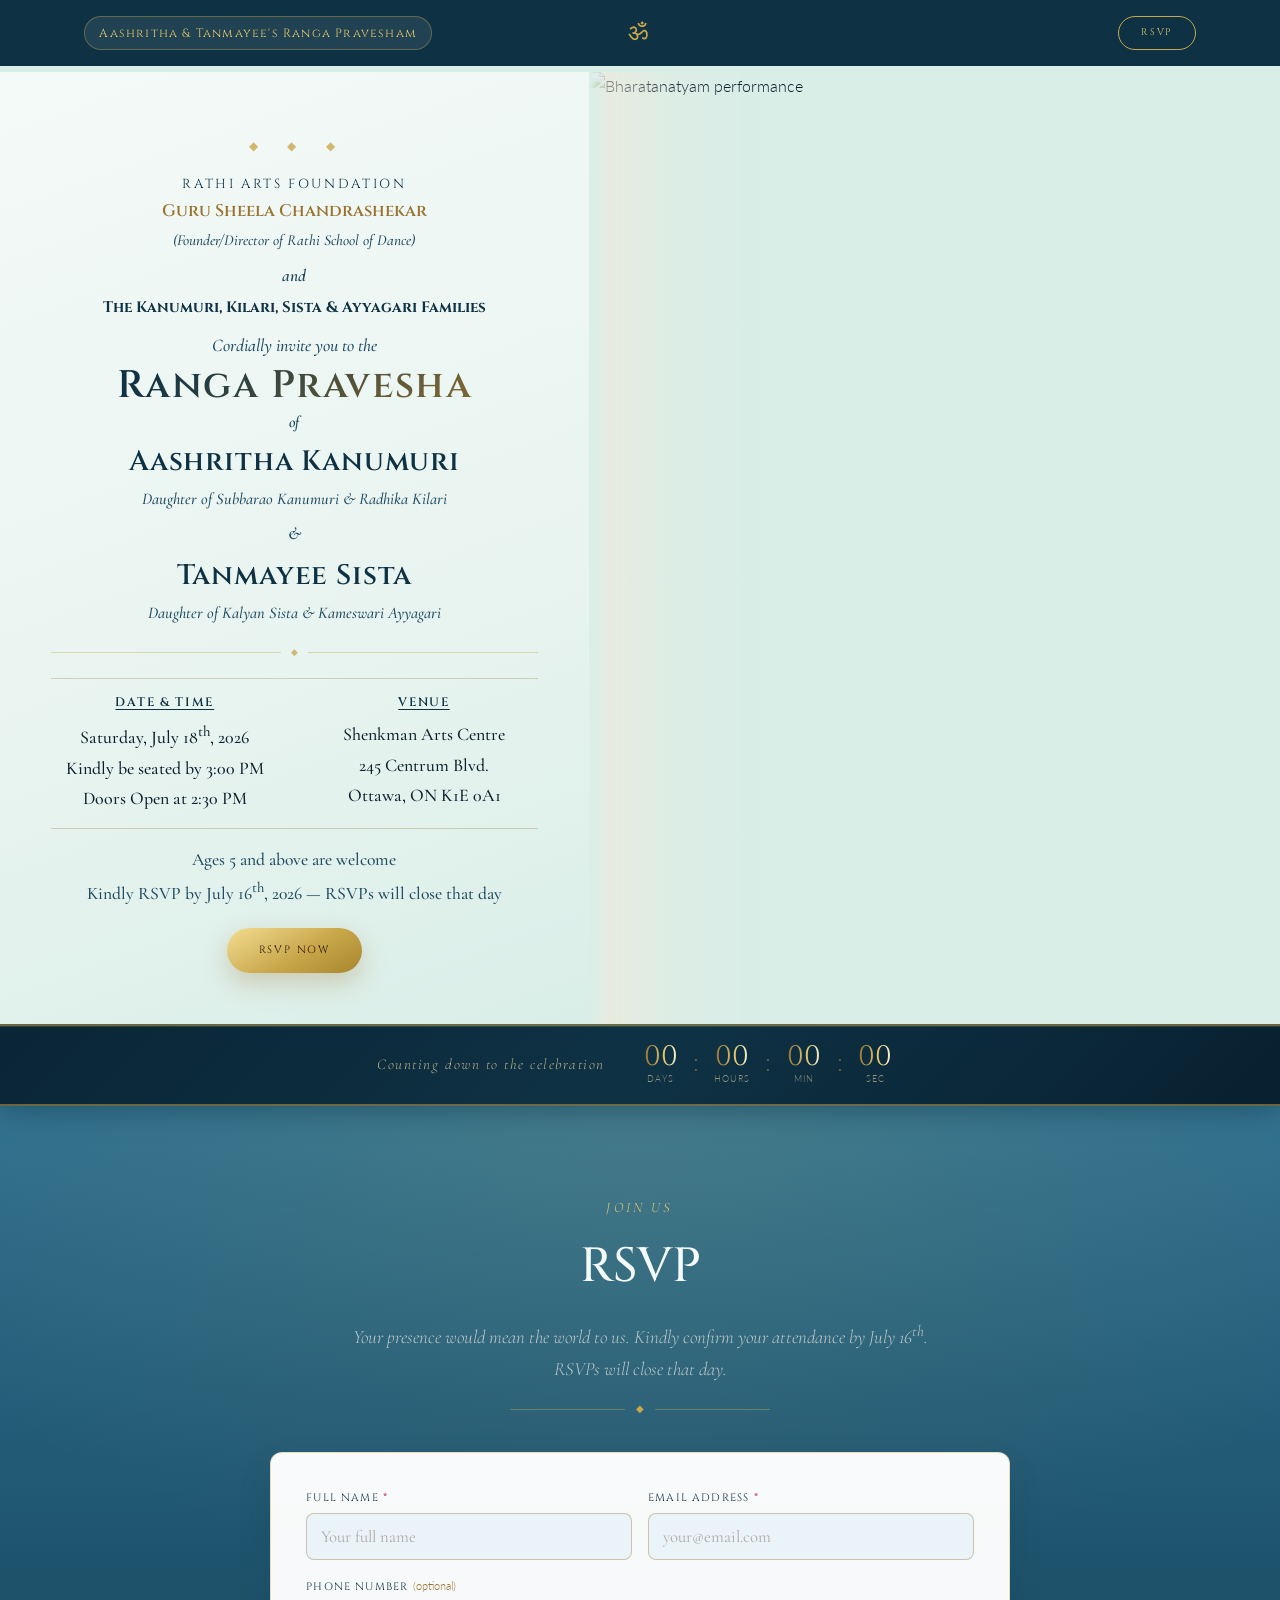
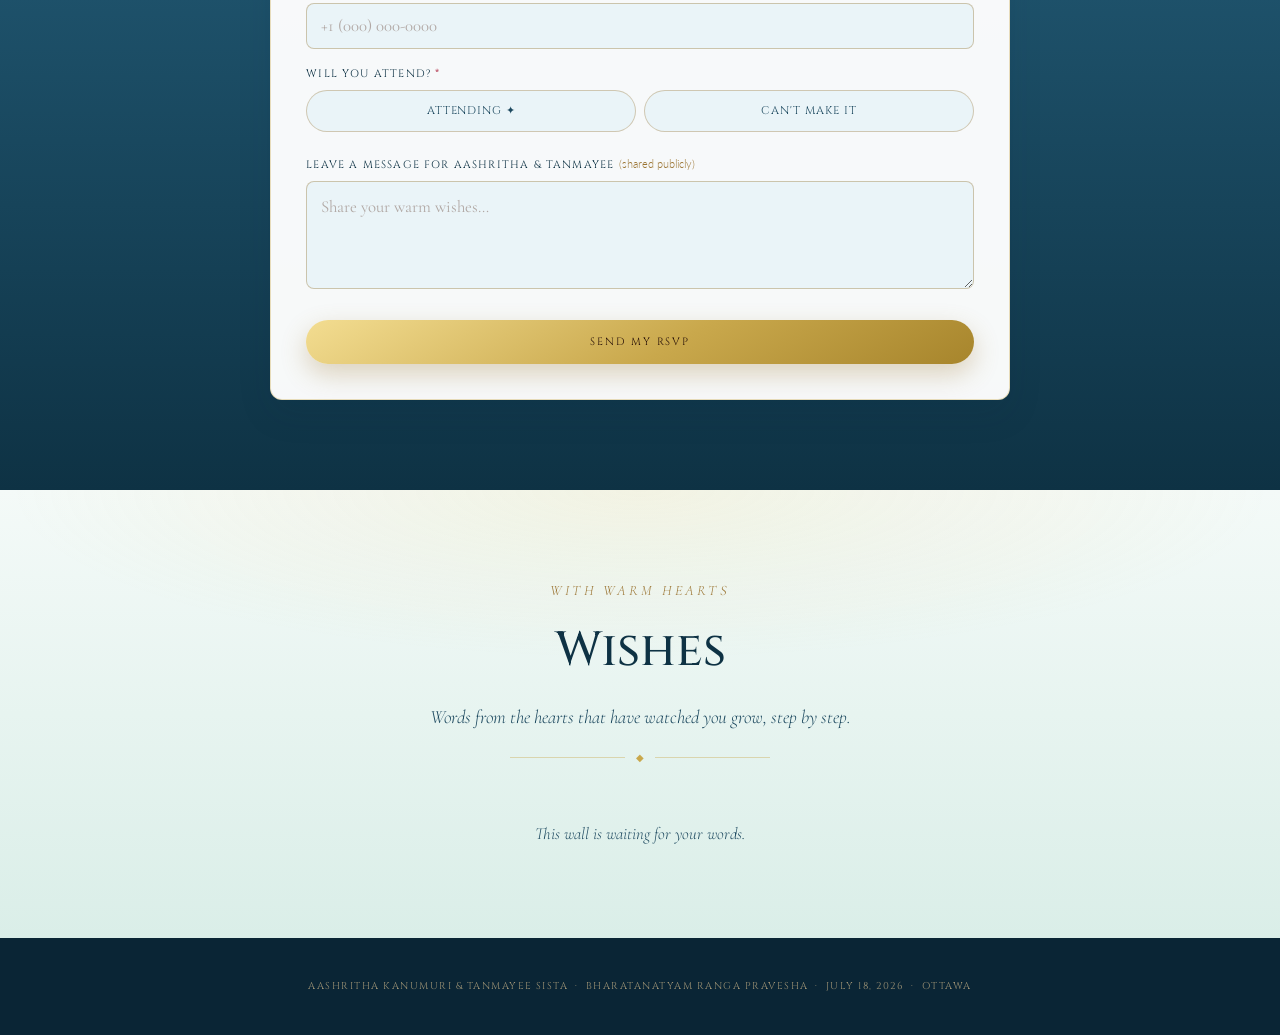
==== index.html @ 7740f224 "Update RSVP deadline to July 16 and note RSVPs will close that day" ====
<!DOCTYPE html>
<html lang="en">
<head>
<meta charset="UTF-8"/>
<meta name="viewport" content="width=device-width, initial-scale=1.0"/>
<title>Aashritha & Tanmayee — Bharatanatyam Ranga Pravesha · July 18, 2026</title>
<meta name="description" content="Cordially invited to Aashritha Kanumuri and Tanmayee Sista's Bharatanatyam Ranga Pravesha on Saturday, July 18, 2026 at Shenkman Arts Centre, Ottawa."/>
<meta property="og:title" content="Aashritha & Tanmayee — Ranga Pravesha · July 18, 2026"/>
<meta property="og:description" content="Join us for Aashritha Kanumuri and Tanmayee Sista's Bharatanatyam Ranga Pravesha at Shenkman Arts Centre, Ottawa."/>
<meta property="og:image" content="https://aashrithatanmayee.com/images/og.jpg"/>
<meta property="og:url" content="https://aashrithatanmayee.com/"/>
<link rel="preconnect" href="https://fonts.googleapis.com"/>
<link rel="preconnect" href="https://fonts.gstatic.com" crossorigin/>
<link href="https://fonts.googleapis.com/css2?family=Cinzel:wght@400;500;600;700&family=Cormorant+Garamond:ital,wght@0,300;0,400;0,500;0,600;1,300;1,400;1,500;1,600&family=Lato:wght@300;400;700&display=swap" rel="stylesheet"/>
<style>
*,*::before,*::after{box-sizing:border-box;margin:0;padding:0}
:root{
  --maroon:    #1d5468;
  --maroon-dk: #0e3244;
  --maroon-lt: #2d7090;
  --gold:      #c9a84c;
  --gold-lt:   #e8c96e;
  --gold-dk:   #9a7330;
  --cream:     #f4faf8;
  --cream-dk:  #daeee8;
  --text:      #0c1f2c;
  --text-lt:   #1e4a60;
  --white:     #ffffff;
}
html{scroll-behavior:smooth}
body{font-family:'Lato',sans-serif;font-weight:300;background:var(--cream);color:var(--text);overflow-x:hidden;line-height:1.7}
img{display:block;max-width:100%}
a{color:inherit;text-decoration:none}

/* ── NAV ── */
#nav{
  position:fixed;top:0;left:0;right:0;z-index:999;
  background:var(--maroon-dk);
  transition:box-shadow .3s;
}
#nav.scrolled{box-shadow:0 2px 24px rgba(0,0,0,.45)}
.nav-top{
  display:flex;align-items:center;justify-content:center;gap:.5rem;
  padding:.28rem 1rem;
  border-bottom:1px solid rgba(201,168,76,.18);
  font-family:'Cinzel',serif;font-size:.68rem;font-weight:700;
  letter-spacing:.18em;color:rgba(232,201,110,.9);
  text-align:center;
}
.nav-inner{
  max-width:1160px;margin:0 auto;
  display:flex;align-items:center;justify-content:center;
  padding:.8rem 1.5rem;position:relative;
}
.nav-brand{
  font-family:'Cinzel',serif;font-size:.92rem;letter-spacing:.1em;
  color:var(--gold);white-space:nowrap;
}
.nav-site-tag{
  position:absolute;left:1.5rem;
  font-family:'Cinzel',serif;font-size:.75rem;letter-spacing:.1em;
  color:var(--gold-lt);background:rgba(255,255,255,.08);
  border:1px solid rgba(201,168,76,.4);
  padding:.35rem .9rem;border-radius:999px;
  white-space:nowrap;text-decoration:none;
  transition:background .2s,color .2s;
}
.nav-site-tag:hover{background:rgba(201,168,76,.15);color:var(--gold-lt)}
.nav-links{display:flex;gap:1.8rem;align-items:center;position:absolute;right:1.5rem}
.nav-links a{
  font-family:'Cinzel',serif;font-size:.6rem;letter-spacing:.16em;
  text-transform:uppercase;color:rgba(255,255,255,.65);
  transition:color .25s;
}
.nav-links a:hover{color:var(--gold-lt)}
.nav-rsvp-btn{
  padding:.5rem 1.4rem;border:1px solid var(--gold);border-radius:999px;
  color:var(--gold-lt)!important;transition:background .25s,color .25s!important;
}
.nav-rsvp-btn:hover{background:var(--gold);color:var(--maroon-dk)!important}

/* ── HERO ── */
.hero{
  min-height:100vh;
  display:grid;
  grid-template-columns:minmax(380px,46%) 1fr;
  padding-top:72px;
  background:var(--cream-dk);
}
.hero-left{
  background:linear-gradient(160deg,#f4faf8 0%,#e8f4f0 60%,#daeee8 100%);
  padding:clamp(2rem,5vw,4rem) clamp(1.5rem,4vw,3.5rem) clamp(2rem,4vw,3.5rem);
  display:flex;flex-direction:column;align-items:center;justify-content:center;
  position:relative;z-index:2;
}
.invite-card{
  text-align:center;max-width:520px;width:100%;
}
.invite-orn{
  color:var(--gold);font-size:.72rem;letter-spacing:.45em;opacity:.8;
  margin-bottom:1.1rem;
}
.invite-org{
  font-family:'Cinzel',serif;font-size:clamp(.7rem,1.1vw,.82rem);
  letter-spacing:.2em;text-transform:uppercase;color:var(--maroon-dk);
  margin-bottom:.1rem;
}
.invite-guru{
  font-family:'Cinzel',serif;font-size:clamp(.88rem,1.4vw,1.05rem);
  font-weight:600;color:var(--gold-dk);margin-bottom:.1rem;
}
.invite-guru-role{
  font-family:'Cormorant Garamond',serif;font-size:clamp(.82rem,1.2vw,.96rem);
  font-style:italic;font-weight:500;color:var(--text-lt);margin-bottom:.5rem;
}
.invite-and{
  font-family:'Cormorant Garamond',serif;font-size:clamp(.92rem,1.4vw,1.08rem);
  font-style:italic;font-weight:600;color:var(--text-lt);margin:.25rem 0;
}
.invite-families{
  font-family:'Cinzel',serif;font-size:clamp(.76rem,1.2vw,.94rem);
  font-weight:700;color:var(--maroon-dk);margin-bottom:.6rem;
}
.invite-cordially{
  font-family:'Cormorant Garamond',serif;font-size:clamp(.95rem,1.5vw,1.12rem);
  font-style:italic;font-weight:500;color:var(--text-lt);margin-bottom:.2rem;
}
.invite-event{
  font-family:'Cinzel',serif;
  font-size:clamp(1.6rem,3vw,2.4rem);font-weight:600;letter-spacing:.04em;
  background:linear-gradient(145deg,var(--maroon-dk) 20%,var(--gold-dk));
  -webkit-background-clip:text;-webkit-text-fill-color:transparent;
  background-clip:text;line-height:1.15;margin:.1rem 0;
}
.invite-of{
  font-family:'Cormorant Garamond',serif;font-size:1rem;font-style:italic;
  font-weight:600;color:var(--text-lt);margin:.1rem 0;
}
.invite-name{
  font-family:'Cinzel',serif;font-size:clamp(1.2rem,2.2vw,1.75rem);
  font-weight:600;color:var(--maroon-dk);letter-spacing:.03em;
}
.invite-parents{
  font-family:'Cormorant Garamond',serif;font-size:clamp(.88rem,1.3vw,1.02rem);
  font-style:italic;font-weight:500;color:var(--text-lt);margin-bottom:.35rem;
}

.invite-guru-credit{
  font-family:'Cormorant Garamond',serif;font-size:clamp(.88rem,1.3vw,1rem);
  font-style:italic;color:var(--text-lt);line-height:1.6;margin:.8rem 0 .4rem;
}
.invite-guru-credit strong{font-style:normal;color:var(--maroon-dk)}
.invite-rule{
  display:flex;align-items:center;gap:.6rem;margin:1.1rem 0;width:100%;
}
.invite-rule span{flex:1;height:1px;background:var(--gold);opacity:.4}
.invite-rule em{color:var(--gold);font-style:normal;font-size:.55rem;opacity:.75}

.invite-grid{
  display:grid;grid-template-columns:1fr 1fr;
  gap:.5rem 2rem;width:100%;padding:.9rem 0;
  border-top:1px solid rgba(154,115,48,.3);
  border-bottom:1px solid rgba(154,115,48,.3);
  margin-bottom:1rem;
}
.ig-head{
  font-family:'Cinzel',serif;font-size:clamp(.68rem,.95vw,.78rem);
  letter-spacing:.14em;text-transform:uppercase;color:var(--maroon-dk);
  font-weight:600;text-decoration:underline;text-underline-offset:3px;
  margin-bottom:.35rem;
}
.ig-val{
  font-family:'Cormorant Garamond',serif;font-size:clamp(.98rem,1.45vw,1.12rem);
  font-weight:500;color:var(--text);line-height:1.7;
}

.invite-note{
  font-family:'Cormorant Garamond',serif;font-size:clamp(.96rem,1.4vw,1.1rem);
  font-weight:500;color:var(--text-lt);text-align:center;line-height:1.7;
  margin-bottom:1.2rem;
}

.btn{
  display:inline-flex;align-items:center;justify-content:center;
  min-height:44px;padding:.85rem 2rem;border:0;border-radius:999px;
  font-family:'Cinzel',serif;font-size:.66rem;letter-spacing:.17em;
  text-transform:uppercase;cursor:pointer;text-decoration:none;
  transition:transform .25s,box-shadow .25s,background .25s,color .25s;
}
.btn:hover{transform:translateY(-2px)}
.btn-gold{
  color:#2a1309;
  background:linear-gradient(150deg,#f3dd91,var(--gold) 55%,#a7852c);
  box-shadow:0 10px 26px rgba(154,115,48,.3);
}
.btn-gold:hover{box-shadow:0 16px 36px rgba(154,115,48,.42)}
.btn-outline{
  color:var(--maroon-dk);background:rgba(255,255,255,.7);
  border:1px solid rgba(14,50,68,.22);
}
.btn-outline:hover{background:rgba(243,221,145,.4);border-color:rgba(154,115,48,.45)}

/* ── HERO RIGHT (slideshow) ── */
.hero-right{
  position:relative;overflow:hidden;background:var(--cream-dk);
  isolation:isolate;
}
.hero-right img{
  position:absolute;inset:0;width:100%;height:100%;
  object-fit:contain;object-position:center center;
  background:var(--cream-dk);
  opacity:0;transition:opacity 1.4s ease-in-out;will-change:opacity;
}
.hero-right img.active{opacity:1}
.hero-overlay{
  position:absolute;inset:0;pointer-events:none;
  background:linear-gradient(to right,var(--cream-dk) 0%,rgba(245,233,214,.5) 3%,rgba(245,233,214,.1) 12%,transparent 25%);
}

/* ── COUNTDOWN ── */
@keyframes shimmer{
  0%{background-position:200% center}
  100%{background-position:-200% center}
}
.countdown-bar{
  grid-column:1/3;
  background:linear-gradient(135deg,#0a2535 0%,#0e3244 50%,#082030 100%);
  border-top:2px solid rgba(201,168,76,.5);
  border-bottom:2px solid rgba(201,168,76,.5);
  padding:1rem 2rem;
  display:flex;align-items:center;justify-content:center;gap:1.8rem;flex-wrap:wrap;
  box-shadow:0 0 32px rgba(14,50,68,.6),inset 0 1px 0 rgba(232,201,110,.15);
}
.cd-label{
  font-family:'Cormorant Garamond',serif;font-style:italic;font-size:.94rem;
  color:rgba(232,210,160,.8);letter-spacing:.1em;
}
.cd-units{display:flex;align-items:center;gap:.35rem}
.cu{display:flex;flex-direction:column;align-items:center;min-width:3.4rem}
.cu span{
  font-family:'Cinzel',serif;font-size:1.75rem;line-height:1;
  background:linear-gradient(90deg,#9a7330 0%,#e8c96e 30%,#fff8dc 50%,#e8c96e 70%,#9a7330 100%);
  background-size:200% auto;
  -webkit-background-clip:text;-webkit-text-fill-color:transparent;
  animation:shimmer 3s linear infinite;
}
.cu label{font-size:.58rem;color:rgba(232,210,160,.6);letter-spacing:.12em;text-transform:uppercase}
.cu-sep{font-size:1.5rem;color:var(--gold);opacity:.5;padding-bottom:.3rem}

/* ── SECTION BASE ── */
.section{padding:clamp(4rem,7vw,6rem) 0}
.container{max-width:1100px;margin:0 auto;padding:0 1.5rem}
.sec-eye{
  font-family:'Cormorant Garamond',serif;font-style:italic;font-size:.9rem;
  letter-spacing:.22em;text-transform:uppercase;color:var(--gold-dk);
  text-align:center;margin-bottom:.4rem;
}
.sec-eye.lt{color:var(--gold-lt)}
.sec-title{
  font-family:'Cinzel',serif;font-size:clamp(1.9rem,4vw,3rem);
  font-weight:500;text-align:center;color:var(--maroon-dk);
}
.sec-title.lt{color:var(--cream)}
.sec-sub{
  max-width:620px;margin:.6rem auto 0;
  font-family:'Cormorant Garamond',serif;font-size:1.18rem;font-style:italic;
  text-align:center;color:var(--text-lt);
}
.sec-sub.lt{color:rgba(253,246,236,.68)}
.orn{
  display:flex;align-items:center;justify-content:center;gap:.7rem;
  width:min(260px,70vw);margin:1rem auto 2.2rem;
}
.orn span{flex:1;height:1px;background:rgba(201,168,76,.4)}
.orn em{color:var(--gold);font-style:normal;font-size:.6rem}


/* ── RSVP ── */
.rsvp-bg{
  background:
    radial-gradient(120% 90% at 50% 0%,rgba(232,201,110,.13),transparent 55%),
    linear-gradient(180deg,var(--maroon-lt),var(--maroon-dk));
  color:var(--cream);
}
.rsvp-wrapper{max-width:740px;margin:0 auto}
.rsvp-form{
  background:rgba(255,255,255,.97);
  border:1px solid rgba(201,168,76,.36);
  border-radius:12px;
  padding:clamp(1.4rem,3vw,2.2rem);
  box-shadow:0 14px 34px rgba(14,44,60,.1);
  color:var(--text);
}
.form-row{display:grid;grid-template-columns:1fr 1fr;gap:1rem}
.form-group{margin-bottom:1rem}
.form-group label{
  display:block;margin-bottom:.4rem;
  font-family:'Cinzel',serif;font-size:.67rem;letter-spacing:.11em;text-transform:uppercase;
  color:var(--maroon-dk);
}
.req{color:#a5122d}
.opt{color:var(--gold-dk);font-family:'Lato',sans-serif;font-size:.7rem;text-transform:none;letter-spacing:0}
.form-group input,
.form-group textarea{
  width:100%;
  border:1px solid rgba(154,115,48,.38);border-radius:8px;
  background:#eaf4f8;color:var(--text);
  padding:.74rem .88rem;
  font-family:'Cormorant Garamond',serif;font-size:1.05rem;
  outline:none;
  transition:border-color .25s,box-shadow .25s,background .25s;
}
.form-group input::placeholder,.form-group textarea::placeholder{color:rgba(92,56,40,.4)}
.form-group input:focus,.form-group textarea:focus{
  border-color:var(--gold);
  box-shadow:0 0 0 3px rgba(201,168,76,.16);
  background:#fffaf3;
}
.form-group textarea{resize:vertical;min-height:108px;line-height:1.5}
/* Attendance pills */
.status-pills{display:grid;grid-template-columns:1fr 1fr;gap:.45rem}
.spill input{position:absolute;opacity:0;pointer-events:none;width:1px;height:1px}
.pill{
  min-height:42px;display:flex;align-items:center;justify-content:center;
  text-align:center;
  border:1px solid rgba(154,115,48,.35);border-radius:999px;
  background:#eaf4f8;color:var(--text-lt);
  padding:.55rem .35rem;
  font-family:'Cinzel',serif;font-size:.7rem;letter-spacing:.08em;
  cursor:pointer;
  transition:border-color .25s,background .25s,color .25s;
}
.spill input:checked+.pill{
  background:var(--maroon-dk);border-color:var(--maroon-dk);color:var(--cream);
}
/* Counters */
.counter{display:grid;grid-template-columns:42px 1fr 42px;gap:.35rem}
.counter input{text-align:center;padding:.74rem .3rem}
.cbtn{
  border:1px solid rgba(154,115,48,.35);border-radius:8px;
  background:#eaf4f8;color:var(--maroon-dk);
  cursor:pointer;font-size:1.25rem;line-height:1;
  transition:background .25s,border-color .25s;
}
.cbtn:hover{background:var(--cream-dk);border-color:var(--gold)}
.counters-wrap{display:none}
.counters-wrap.show{display:block}
/* Alert */
.form-alert{
  display:none;margin:.75rem 0;padding:.72rem .85rem;
  border-radius:8px;font-size:.9rem;
  background:rgba(201,168,76,.16);color:var(--maroon-dk);
  font-family:'Cormorant Garamond',serif;
}
.form-alert.show{display:block}
/* Success */
.rsvp-success{
  display:none;text-align:center;
  background:rgba(255,255,255,.97);color:var(--text);
  border-radius:12px;padding:2.4rem 1.5rem;
  border:1px solid rgba(201,168,76,.36);
  box-shadow:0 14px 34px rgba(14,44,60,.1);
}
.rsvp-success-icon{font-size:2rem;color:var(--gold);margin-bottom:.7rem}
.rsvp-success h3{
  font-family:'Cinzel',serif;font-size:1.3rem;font-weight:600;
  color:var(--maroon-dk);letter-spacing:.06em;margin-bottom:.5rem;
}
.rsvp-success p{
  font-family:'Cormorant Garamond',serif;font-size:1.12rem;
  color:var(--text-lt);line-height:1.6;
}
.cal-actions{
  display:none;justify-content:center;gap:.75rem;flex-wrap:wrap;margin-top:1.4rem;
}
.cal-actions.show{display:flex}
.rsvp-note{
  text-align:center;margin-top:1.1rem;
  font-family:'Cormorant Garamond',serif;font-style:italic;font-size:.96rem;
  color:rgba(92,56,40,.55);
}
.btn-full{width:100%;margin-top:.5rem}

/* ── WISHES ── */
.wishes-bg{
  background:
    radial-gradient(85% 65% at 50% 0%,rgba(232,201,110,.15),transparent 58%),
    linear-gradient(180deg,var(--cream) 0%,var(--cream-dk) 100%);
}
.msg-grid{
  display:grid;grid-template-columns:repeat(3,minmax(0,1fr));gap:1rem;
  margin-top:2rem;
}
.msg-card{
  min-height:170px;display:flex;flex-direction:column;justify-content:space-between;gap:1.2rem;
  padding:1.3rem;border:1px solid rgba(201,168,76,.3);border-radius:14px;
  background:rgba(255,251,244,.98);box-shadow:0 14px 32px rgba(44,20,8,.09);
}
.msg-card p{
  font-family:'Cormorant Garamond',serif;font-size:1.15rem;line-height:1.5;
  color:var(--text-lt);
}
.msg-foot{
  display:flex;align-items:center;justify-content:space-between;gap:.7rem;
  font-family:'Cinzel',serif;font-size:.7rem;font-weight:600;
  letter-spacing:.1em;text-transform:uppercase;color:var(--maroon-dk);
}
.msg-foot time{
  font-family:'Lato',sans-serif;font-size:.66rem;font-weight:700;
  letter-spacing:.07em;color:var(--gold-dk);
}
.msg-status{
  text-align:center;margin-top:1.2rem;
  font-family:'Cormorant Garamond',serif;font-style:italic;font-size:1.05rem;color:var(--text-lt);
}


/* ── FOOTER ── */
.site-footer{
  background:#0a2535;text-align:center;padding:2.5rem 1rem;
  font-family:'Cinzel',serif;font-size:.62rem;letter-spacing:.15em;
  color:rgba(255,220,160,.6);text-transform:uppercase;
}

/* ── REVEAL ── */
.js .reveal{opacity:0;transform:translateY(20px);transition:opacity .7s ease,transform .7s ease}
.js .reveal.in{opacity:1;transform:none}

/* ── RESPONSIVE ── */
@media(max-width:1100px){
  .hero{grid-template-columns:1fr}
  .hero-left{padding:2rem 1.5rem;justify-content:flex-start}
  .hero-right{height:min(75vw,520px)}
  .countdown-bar{grid-column:1}
  .hero-overlay{background:linear-gradient(to bottom,transparent 55%,rgba(245,233,214,.5) 80%,var(--cream-dk) 100%)}
.msg-grid{grid-template-columns:repeat(2,minmax(0,1fr))}
}
@media(max-width:680px){
  #nav .nav-links a:not(.nav-rsvp-btn){display:none}
  .nav-site-tag{display:none}
  .hero-right img{object-fit:contain}
  .hero-overlay{display:none}
  .form-row{grid-template-columns:1fr}
  .msg-grid{grid-template-columns:1fr}
  .gallery-grid{grid-template-columns:repeat(2,1fr)}
  .invite-grid{grid-template-columns:1fr;text-align:center}
}
@media(prefers-reduced-motion:reduce){
  *,*::before,*::after{transition-duration:.01ms!important;animation-duration:.01ms!important}
  html{scroll-behavior:auto}
  .js .reveal{opacity:1;transform:none}
}
</style>
</head>
<body>

<!-- NAV -->
<nav id="nav">
  <div class="nav-inner">
    <a href="https://aashrithatanmayee.com" class="nav-site-tag">Aashritha &amp; Tanmayee's Ranga Pravesham</a>
    <div class="nav-brand" style="font-size:1.5rem;letter-spacing:.2em">ॐ</div>
    <div class="nav-links">
      <a href="#rsvp" class="nav-rsvp-btn">RSVP</a>
    </div>
  </div>
</nav>

<!-- HERO -->
<section class="hero">
  <div class="hero-left">
    <div class="invite-card reveal">
      <p class="invite-orn">◆ &nbsp; ◆ &nbsp; ◆</p>

      <p class="invite-org">Rathi Arts Foundation</p>
      <p class="invite-guru">Guru Sheela Chandrashekar</p>
      <p class="invite-guru-role">(Founder/Director of Rathi School of Dance)</p>

      <p class="invite-and">and</p>

      <p class="invite-families">The Kanumuri, Kilari, Sista &amp; Ayyagari Families</p>

      <p class="invite-cordially">Cordially invite you to the</p>
      <p class="invite-event">Ranga Pravesha</p>
      <p class="invite-of">of</p>

      <p class="invite-name">Aashritha Kanumuri</p>
      <p class="invite-parents">Daughter of Subbarao Kanumuri &amp; Radhika Kilari</p>

      <p class="invite-and">&amp;</p>

      <p class="invite-name">Tanmayee Sista</p>
      <p class="invite-parents">Daughter of Kalyan Sista &amp; Kameswari Ayyagari</p>

      <div class="invite-rule"><span></span><em>◆</em><span></span></div>

      <div class="invite-grid">
        <div>
          <p class="ig-head">Date &amp; Time</p>
          <p class="ig-val">Saturday, July 18<sup>th</sup>, 2026</p>
          <p class="ig-val">Kindly be seated by 3:00 PM</p>
          <p class="ig-val">Doors Open at 2:30 PM</p>
        </div>
        <div>
          <p class="ig-head">Venue</p>
          <p class="ig-val">Shenkman Arts Centre</p>
          <p class="ig-val">245 Centrum Blvd.</p>
          <p class="ig-val">Ottawa, ON K1E 0A1</p>
        </div>
      </div>

      <div class="invite-note">
        Ages 5 and above are welcome<br/>
        Kindly RSVP by July 16<sup>th</sup>, 2026 — RSVPs will close that day
      </div>

      <a href="#rsvp" class="btn btn-gold">RSVP Now</a>
    </div>
  </div>

  <div class="hero-right">
    <img src="images/DSC_3195.jpg" alt="Bharatanatyam performance" class="active"/>
    <img src="images/DSC_3315.jpg" alt="Bharatanatyam performance"/>
    <img src="images/DSC_3766.jpg" alt="Bharatanatyam performance"/>
    <img src="images/DSC_3810.jpg" alt="Bharatanatyam performance"/>
    <img src="images/DSC_3836.jpg" alt="Bharatanatyam performance"/>
    <img src="images/DSC_3853.jpg" alt="Bharatanatyam performance"/>
    <img src="images/DSC_4355.png" alt="Bharatanatyam performance"/>
    <img src="images/DSC_4467.jpg" alt="Bharatanatyam performance"/>
    <img src="images/DSC_4780.jpg" alt="Bharatanatyam performance"/>
    <img src="images/DSC_4902.jpg" alt="Bharatanatyam performance"/>
    <img src="images/DSC_4905.jpg" alt="Bharatanatyam performance"/>
    <img src="images/DSC_4912.jpg" alt="Bharatanatyam performance"/>
    <div class="hero-overlay"></div>
  </div>

  <div class="countdown-bar">
    <div class="cd-label">Counting down to the celebration</div>
    <div class="cd-units" aria-live="polite">
      <div class="cu"><span id="cdDays">--</span><label>Days</label></div>
      <div class="cu-sep">:</div>
      <div class="cu"><span id="cdHours">--</span><label>Hours</label></div>
      <div class="cu-sep">:</div>
      <div class="cu"><span id="cdMins">--</span><label>Min</label></div>
      <div class="cu-sep">:</div>
      <div class="cu"><span id="cdSecs">--</span><label>Sec</label></div>
    </div>
  </div>
</section>

<main>


<!-- RSVP -->
<section id="rsvp" class="section rsvp-bg">
  <div class="container">
    <p class="sec-eye lt reveal">Join Us</p>
    <h2 class="sec-title lt reveal">RSVP</h2>
    <p class="sec-sub lt reveal">Your presence would mean the world to us. Kindly confirm your attendance by July 16<sup>th</sup>. RSVPs will close that day.</p>
    <div class="orn reveal"><span></span><em>◆</em><span></span></div>

    <div class="rsvp-wrapper reveal">

      <form class="rsvp-form" id="rsvpForm" novalidate>
        <div class="form-alert" id="rsvpAlert" role="alert"></div>

        <div class="form-row">
          <div class="form-group">
            <label for="rsvpName">Full Name <span class="req">*</span></label>
            <input type="text" id="rsvpName" placeholder="Your full name" autocomplete="name"/>
          </div>
          <div class="form-group">
            <label for="rsvpEmail">Email Address <span class="req">*</span></label>
            <input type="email" id="rsvpEmail" placeholder="your@email.com" autocomplete="email"/>
          </div>
        </div>

        <div class="form-group">
          <label for="rsvpPhone">Phone Number <span class="opt">(optional)</span></label>
          <input type="tel" id="rsvpPhone" placeholder="+1 (000) 000-0000" autocomplete="tel"/>
        </div>

        <div class="form-group">
          <label>Will you attend? <span class="req">*</span></label>
          <div class="status-pills">
            <label class="spill">
              <input type="radio" name="status" value="yes"/>
              <span class="pill">Attending ✦</span>
            </label>
            <label class="spill">
              <input type="radio" name="status" value="no"/>
              <span class="pill">Can't make it</span>
            </label>
          </div>
        </div>

        <p id="cantMakeItMsg" style="display:none;text-align:center;font-family:'Cormorant Garamond',serif;font-style:italic;font-size:1.05rem;color:var(--maroon-lt);margin:.5rem 0 1rem;">We'll miss you! If plans change, feel free to reach out — we'd love to have you join us.</p>

        <div class="counters-wrap" id="countersWrap">
          <div class="form-row">
            <div class="form-group">
              <label for="rsvpAdults">Adults</label>
              <div class="counter">
                <button type="button" class="cbtn" data-t="rsvpAdults" data-d="-1">−</button>
                <input type="number" id="rsvpAdults" value="1" min="1" max="20" readonly/>
                <button type="button" class="cbtn" data-t="rsvpAdults" data-d="1">+</button>
              </div>
            </div>
            <div class="form-group">
              <label for="rsvpChildren">Children</label>
              <div class="counter">
                <button type="button" class="cbtn" data-t="rsvpChildren" data-d="-1">−</button>
                <input type="number" id="rsvpChildren" value="0" min="0" max="20" readonly/>
                <button type="button" class="cbtn" data-t="rsvpChildren" data-d="1">+</button>
              </div>
            </div>
          </div>
        </div>

        <div class="form-group">
          <label for="rsvpMessage">Leave a message for Aashritha &amp; Tanmayee <span class="opt">(shared publicly)</span></label>
          <textarea id="rsvpMessage" placeholder="Share your warm wishes…"></textarea>
        </div>

        <button type="submit" class="btn btn-gold btn-full" id="rsvpSubmit">Send My RSVP</button>

      </form>

      <div class="rsvp-success" id="rsvpSuccess">
        <div class="rsvp-success-icon">✦</div>
        <h3>Thank you!</h3>
        <p id="successMsg"></p>
        <div class="cal-actions" id="calendarActions">
          <a class="btn btn-gold"
             href="https://calendar.google.com/calendar/render?action=TEMPLATE&text=Aashritha+%26+Tanmayee%27s+Ranga+Pravesha&dates=20260718T190000Z%2F20260718T220000Z&ctz=America%2FToronto&details=Bharatanatyam+Ranga+Pravesha+of+Aashritha+Kanumuri+%26+Tanmayee+Sista.+Doors+open+at+2%3A30+PM.&location=Shenkman+Arts+Centre%2C+245+Centrum+Blvd.%2C+Ottawa%2C+ON+K1E+0A1"
             target="_blank" rel="noopener">
            Add to Google Calendar
          </a>
        </div>
      </div>

    </div>
  </div>
</section>

<!-- WISHES -->
<section id="wishes" class="section wishes-bg">
  <div class="container">
    <p class="sec-eye reveal">With Warm Hearts</p>
    <h2 class="sec-title reveal">Wishes</h2>
    <p class="sec-sub reveal">Words from the hearts that have watched you grow, step by step.</p>
    <div class="orn reveal"><span></span><em>◆</em><span></span></div>
    <div class="msg-grid" id="msgGrid"></div>
    <p class="msg-status" id="msgStatus">This wall is waiting for your words.</p>
  </div>
</section>


</main>

<footer class="site-footer">
  <p>Aashritha Kanumuri &amp; Tanmayee Sista &nbsp;·&nbsp; Bharatanatyam Ranga Pravesha &nbsp;·&nbsp; July 18, 2026 &nbsp;·&nbsp; Ottawa</p>
</footer>

<script>
document.documentElement.classList.add("js");

/* NAV scroll */
const nav = document.getElementById("nav");
window.addEventListener("scroll", () => nav.classList.toggle("scrolled", scrollY > 8));

/* Hero slideshow */
const slides = Array.from(document.querySelectorAll(".hero-right img"));
let si = 0;
if (slides.length) {
  setInterval(() => {
    slides[si % slides.length].classList.remove("active");
    si = (si + 1) % slides.length;
    slides[si].classList.add("active");
  }, 8000);
}

/* Countdown */
const EVT = new Date("2026-07-18T15:00:00-04:00").getTime();
function tick() {
  const d = EVT - Date.now();
  if (d <= 0) { ["cdDays","cdHours","cdMins","cdSecs"].forEach(id => document.getElementById(id).textContent = "00"); return; }
  document.getElementById("cdDays").textContent  = String(Math.floor(d/86400000)).padStart(2,"0");
  document.getElementById("cdHours").textContent = String(Math.floor((d%86400000)/3600000)).padStart(2,"0");
  document.getElementById("cdMins").textContent  = String(Math.floor((d%3600000)/60000)).padStart(2,"0");
  document.getElementById("cdSecs").textContent  = String(Math.floor((d%60000)/1000)).padStart(2,"0");
}
tick(); setInterval(tick, 1000);

/* Scroll reveal */
const rEls = Array.from(document.querySelectorAll(".reveal"));
function doReveal() { rEls.forEach(el => { if (el.getBoundingClientRect().top < innerHeight * .93) el.classList.add("in"); }); }
window.addEventListener("scroll", doReveal, {passive:true});
window.addEventListener("load", doReveal);
doReveal();


/* Wishes section — populated manually or via future integration */
document.getElementById("msgStatus").textContent = "Wishes will appear here as guests RSVP.";

/* Phone formatter — +1 locked, user types 10 digits */
(function(){
  const ph = document.getElementById("rsvpPhone");
  function format(val) {
    const digits = val.replace(/\D/g,"").slice(0,10);
    if (!digits) return "+1 ";
    if (digits.length <= 3) return "+1 (" + digits;
    if (digits.length <= 6) return "+1 (" + digits.slice(0,3) + ") " + digits.slice(3);
    return "+1 (" + digits.slice(0,3) + ") " + digits.slice(3,6) + "-" + digits.slice(6);
  }
  ph.addEventListener("focus", function() { if (!this.value) this.value = "+1 "; });
  ph.addEventListener("input", function() {
    const pos = this.selectionStart;
    const raw = this.value.startsWith("+1") ? this.value.slice(2) : this.value;
    this.value = format(raw.replace(/\D/g,""));
  });
  ph.addEventListener("keydown", function(e) {
    if ((e.key==="Backspace"||e.key==="Delete") && this.value==="+1 ") e.preventDefault();
  });
  ph.addEventListener("blur", function() { if (this.value==="+1 ") this.value=""; });
})();

/* Counter buttons */
document.querySelectorAll(".cbtn").forEach(btn => {
  btn.addEventListener("click", () => {
    const input = document.getElementById(btn.dataset.t);
    const next = Math.max(Number(input.min||0), Math.min(Number(input.max||20), Number(input.value||0) + Number(btn.dataset.d)));
    input.value = String(next);
  });
});

/* Show/hide counters based on attendance */
document.querySelectorAll("input[name='status']").forEach(r => {
  r.addEventListener("change", () => {
    document.getElementById("countersWrap").classList.toggle("show", r.value === "yes");
    document.getElementById("cantMakeItMsg").style.display = r.value === "no" ? "block" : "none";
  });
});

/* RSVP form submit → Google Apps Script */
/* TODO: Replace RSVP_ENDPOINT with your own Google Apps Script web app URL.
   See README or ask your developer — deploy a Sheet-backed Apps Script and paste the /exec URL here. */
const RSVP_ENDPOINT = "https://script.google.com/macros/s/AKfycbzsTd7_z-fWpGf7O9eAPPEOHIJKkS5k2Bn6SzmSsR05rbF_ujuJ_a70xAHupRIH5tMI/exec";

function rsvpAlert(msg) {
  const el = document.getElementById("rsvpAlert");
  el.textContent = msg;
  el.classList.add("show");
  setTimeout(() => el.classList.remove("show"), 4500);
}

document.getElementById("rsvpForm").addEventListener("submit", async evt => {
  evt.preventDefault();
  const status = document.querySelector("input[name='status']:checked");
  const btn = document.getElementById("rsvpSubmit");
  const data = {
    name:     document.getElementById("rsvpName").value.trim(),
    email:    document.getElementById("rsvpEmail").value.trim(),
    phone:    document.getElementById("rsvpPhone").value.trim(),
    status:   status ? status.value : "",
    adults:   document.getElementById("rsvpAdults").value,
    children: document.getElementById("rsvpChildren").value,
    message:  document.getElementById("rsvpMessage").value.trim(),
    date:     new Date().toISOString()
  };
  if (!data.name || !data.email || !data.status) {
    rsvpAlert("Please fill in your name, email, and attendance.");
    return;
  }
  btn.disabled = true;
  btn.textContent = "Sending…";
  try {
    await fetch(RSVP_ENDPOINT, {
      method:"POST", mode:"no-cors",
      headers:{"Content-Type":"text/plain;charset=utf-8"},
      body: JSON.stringify(data)
    });
  } catch(_) {}
  document.getElementById("rsvpForm").style.display = "none";
  document.getElementById("successMsg").textContent = data.status === "yes"
    ? "We are delighted you can join us on July 18th. We look forward to celebrating with you!"
    : "Thank you for letting us know. We will miss you and hope to celebrate together another time.";
  document.getElementById("calendarActions").classList.toggle("show", data.status === "yes");
  document.getElementById("rsvpSuccess").style.display = "block";
  if (data.message) setTimeout(loadGuestMessages, 1500);
});

/* Load guest wishes via JSONP */
function loadGuestMessages() {
  const cb = "wishes_" + Date.now().toString(36);
  const el = document.getElementById("msgStatus");
  const grid = document.getElementById("msgGrid");
  el.textContent = "Loading wishes…";

  const timer = setTimeout(() => {
    el.textContent = "This wall is waiting for your words.";
    cleanup();
  }, 7000);

  function cleanup() {
    clearTimeout(timer);
    delete window[cb];
    const s = document.getElementById("_wishScript");
    if (s) s.remove();
  }

  window[cb] = function(payload) {
    const messages = payload && payload.messages ? payload.messages : [];
    grid.innerHTML = "";
    if (!messages.length) {
      el.textContent = "This wall is waiting for your words.";
    } else {
      el.textContent = "";
      messages.forEach(m => {
        const card = document.createElement("div");
        card.className = "msg-card";
        const date = m.submittedAt ? new Date(m.submittedAt).toLocaleDateString("en-CA", {month:"short",day:"numeric",year:"numeric"}) : "";
        card.innerHTML = `<p>${m.message.replace(/</g,"&lt;")}</p><div class="msg-foot"><span>${m.name.replace(/</g,"&lt;")}</span><time>${date}</time></div>`;
        grid.appendChild(card);
      });
    }
    cleanup();
  };

  const url = new URL(RSVP_ENDPOINT);
  url.searchParams.set("action", "comments");
  url.searchParams.set("limit", "200");
  url.searchParams.set("callback", cb);
  url.searchParams.set("v", Date.now());

  const script = document.createElement("script");
  script.id = "_wishScript";
  script.onerror = () => { el.textContent = "This wall is waiting for your words."; cleanup(); };
  script.src = url.toString();
  document.body.appendChild(script);
}

/* Load wishes on page load */
loadGuestMessages();
</script>
</body>
</html>
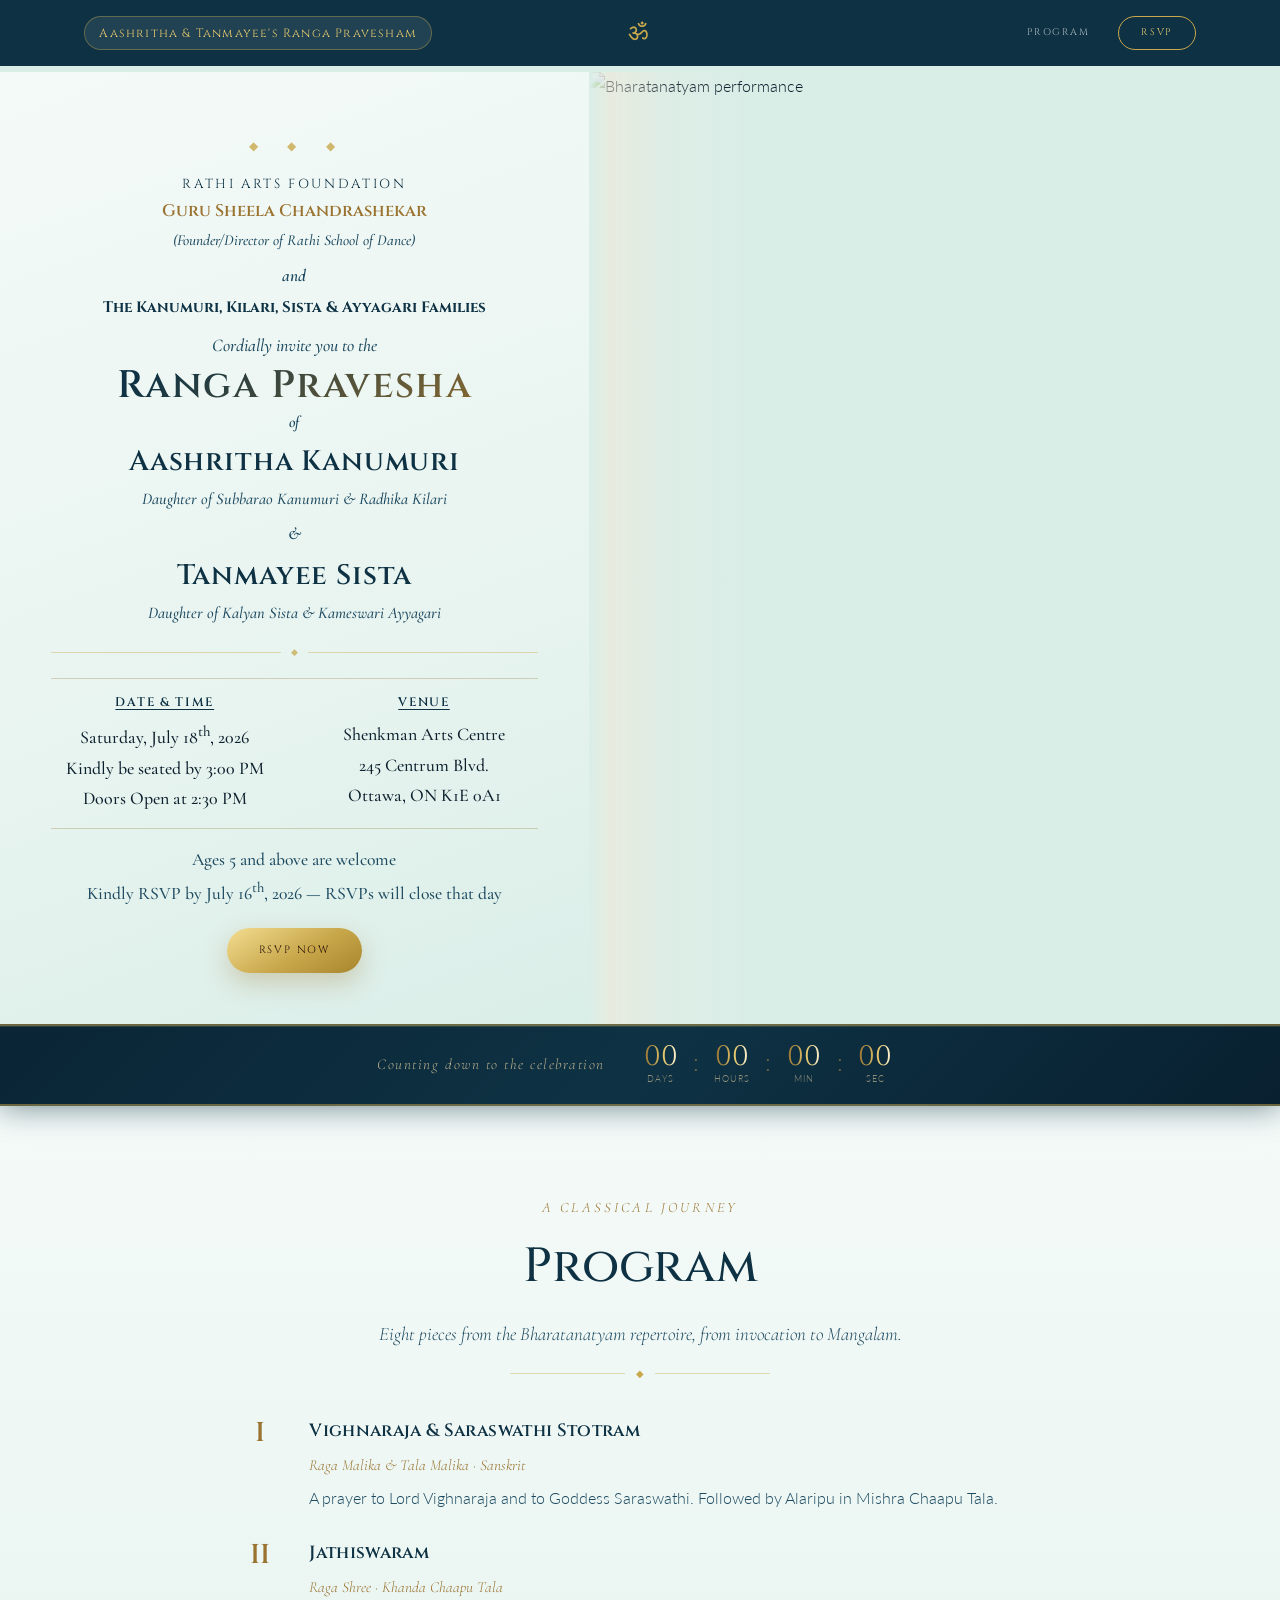
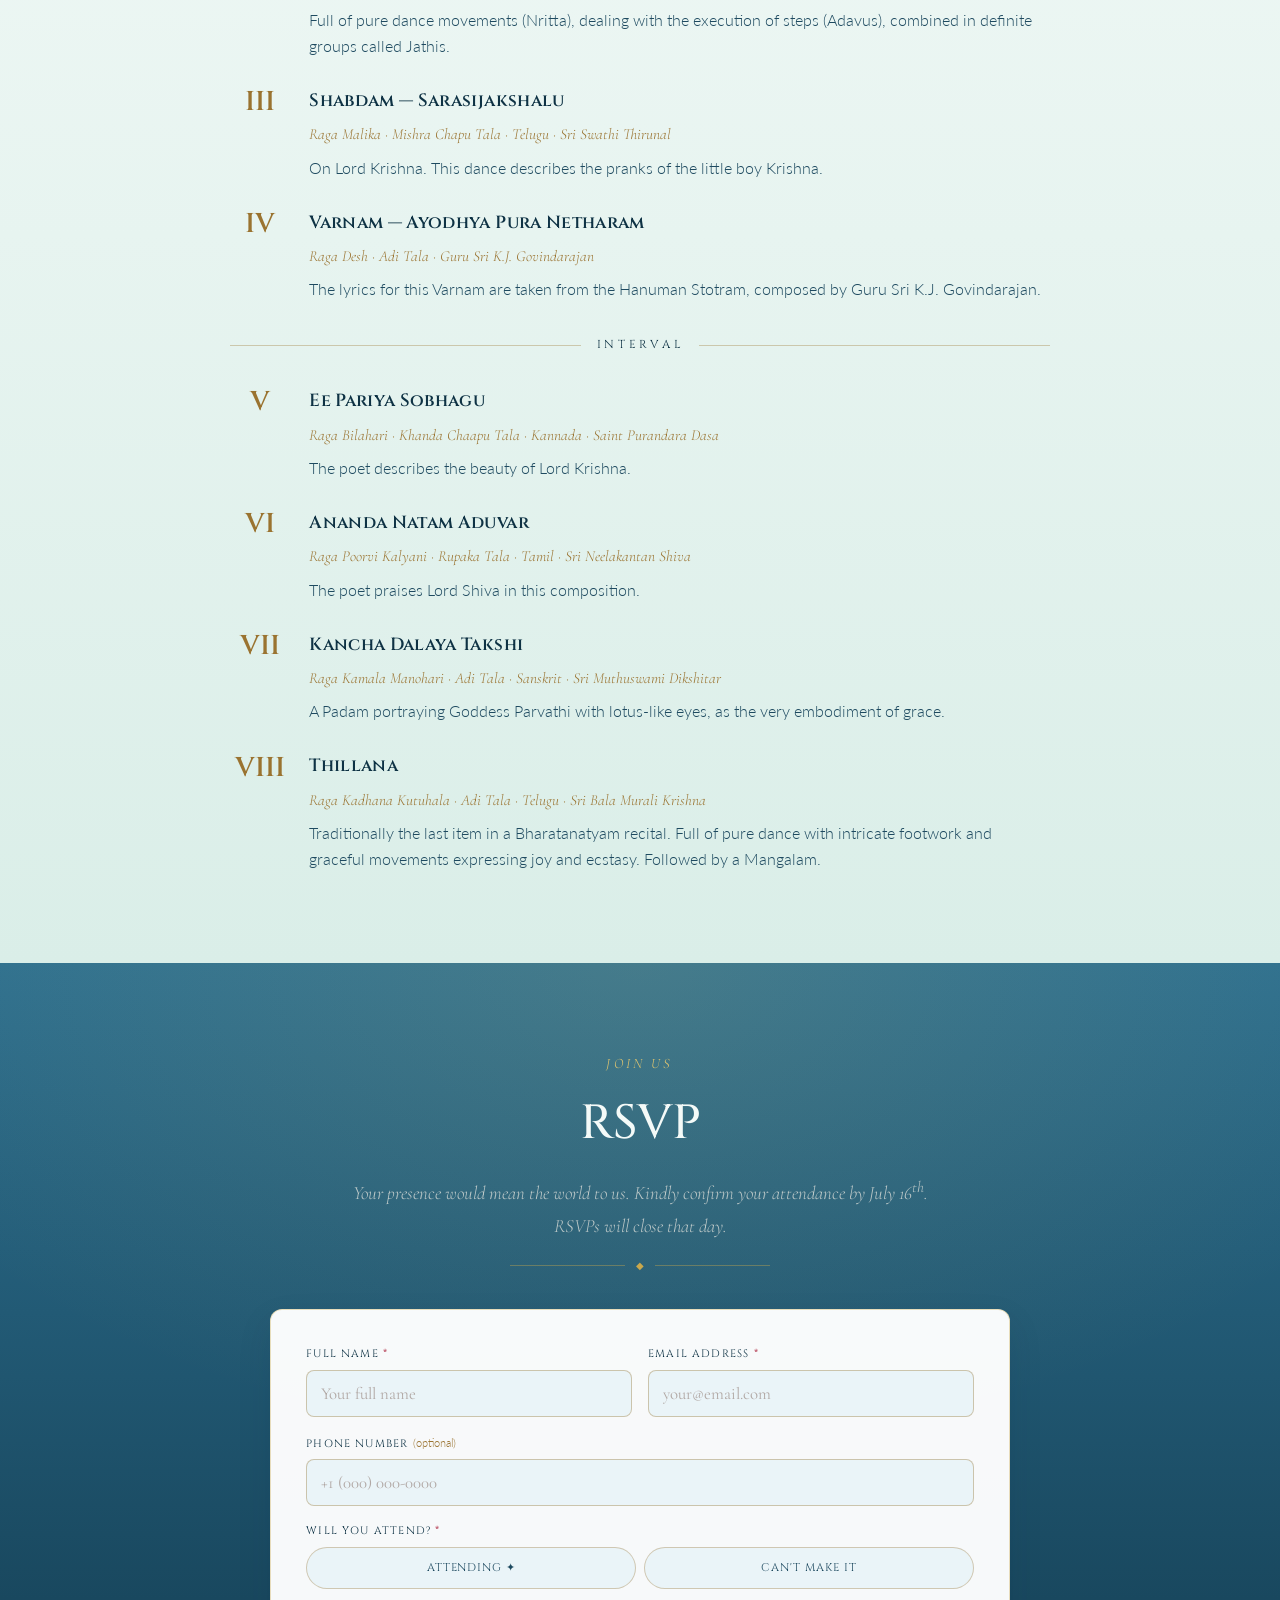
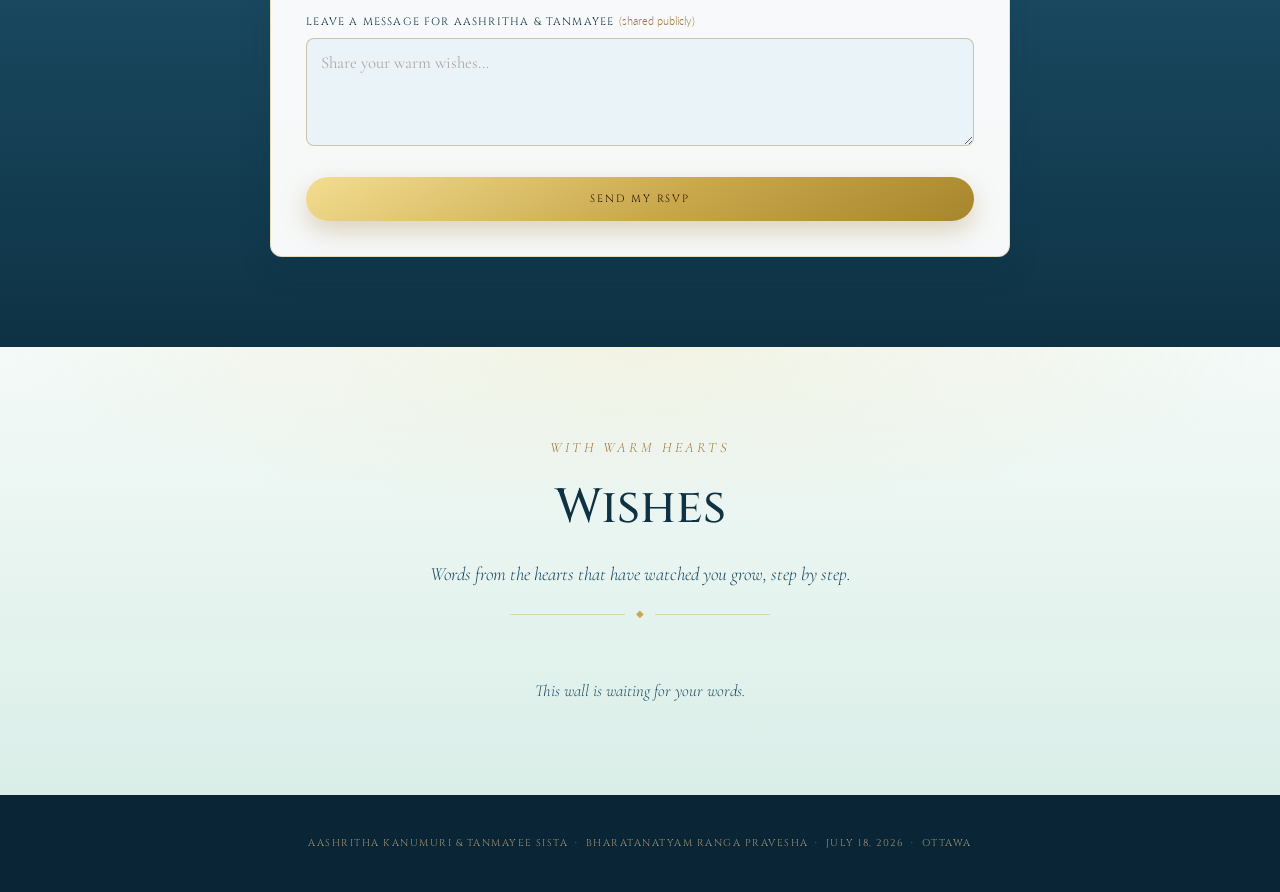
==== commit d54a57fd: "Add Program section listing the Bharatanatyam repertoire Includes all eight pieces with raga/tala/co" ====
--- a/index.html
+++ b/index.html
@@ -275,6 +275,39 @@
 .orn em{color:var(--gold);font-style:normal;font-size:.6rem}
 
 
+/* ── PROGRAM ── */
+.program-bg{
+  background:linear-gradient(180deg,var(--cream) 0%,var(--cream-dk) 100%);
+}
+.program-list{max-width:820px;margin:0 auto;display:flex;flex-direction:column;gap:1.7rem}
+.program-item{display:grid;grid-template-columns:60px 1fr;gap:1.2rem;align-items:start}
+.program-num{
+  font-family:'Cinzel',serif;font-size:1.7rem;font-weight:600;
+  color:var(--gold-dk);text-align:center;line-height:1;padding-top:.1rem;
+}
+.program-title{
+  font-family:'Cinzel',serif;font-size:1.1rem;font-weight:600;
+  color:var(--maroon-dk);letter-spacing:.02em;margin-bottom:.3rem;
+}
+.program-meta{
+  font-family:'Cormorant Garamond',serif;font-style:italic;font-size:.96rem;
+  color:var(--gold-dk);margin-bottom:.5rem;
+}
+.program-desc{
+  font-family:'Lato',sans-serif;font-weight:300;font-size:.98rem;
+  color:var(--text-lt);line-height:1.65;
+}
+.program-interval{
+  display:flex;align-items:center;gap:1rem;margin:.3rem 0;
+  font-family:'Cinzel',serif;font-size:.72rem;letter-spacing:.32em;
+  text-transform:uppercase;color:var(--maroon-dk);
+}
+.program-interval span{flex:1;height:1px;background:rgba(154,115,48,.35)}
+@media(max-width:680px){
+  .program-item{grid-template-columns:42px 1fr;gap:.8rem}
+  .program-num{font-size:1.3rem}
+}
+
 /* ── RSVP ── */
 .rsvp-bg{
   background:
@@ -460,6 +493,7 @@
     <a href="https://aashrithatanmayee.com" class="nav-site-tag">Aashritha &amp; Tanmayee's Ranga Pravesham</a>
     <div class="nav-brand" style="font-size:1.5rem;letter-spacing:.2em">ॐ</div>
     <div class="nav-links">
+      <a href="#program">Program</a>
       <a href="#rsvp" class="nav-rsvp-btn">RSVP</a>
     </div>
   </div>
@@ -549,6 +583,85 @@
 
 <main>
 
+<!-- PROGRAM -->
+<section id="program" class="section program-bg">
+  <div class="container">
+    <p class="sec-eye reveal">A Classical Journey</p>
+    <h2 class="sec-title reveal">Program</h2>
+    <p class="sec-sub reveal">Eight pieces from the Bharatanatyam repertoire, from invocation to Mangalam.</p>
+    <div class="orn reveal"><span></span><em>◆</em><span></span></div>
+
+    <div class="program-list">
+      <div class="program-item reveal">
+        <div class="program-num">I</div>
+        <div>
+          <p class="program-title">Vighnaraja &amp; Saraswathi Stotram</p>
+          <p class="program-meta">Raga Malika &amp; Tala Malika · Sanskrit</p>
+          <p class="program-desc">A prayer to Lord Vighnaraja and to Goddess Saraswathi. Followed by Alaripu in Mishra Chaapu Tala.</p>
+        </div>
+      </div>
+      <div class="program-item reveal">
+        <div class="program-num">II</div>
+        <div>
+          <p class="program-title">Jathiswaram</p>
+          <p class="program-meta">Raga Shree · Khanda Chaapu Tala</p>
+          <p class="program-desc">Full of pure dance movements (Nritta), dealing with the execution of steps (Adavus), combined in definite groups called Jathis.</p>
+        </div>
+      </div>
+      <div class="program-item reveal">
+        <div class="program-num">III</div>
+        <div>
+          <p class="program-title">Shabdam — Sarasijakshalu</p>
+          <p class="program-meta">Raga Malika · Mishra Chapu Tala · Telugu · Sri Swathi Thirunal</p>
+          <p class="program-desc">On Lord Krishna. This dance describes the pranks of the little boy Krishna.</p>
+        </div>
+      </div>
+      <div class="program-item reveal">
+        <div class="program-num">IV</div>
+        <div>
+          <p class="program-title">Varnam — Ayodhya Pura Netharam</p>
+          <p class="program-meta">Raga Desh · Adi Tala · Guru Sri K.J. Govindarajan</p>
+          <p class="program-desc">The lyrics for this Varnam are taken from the Hanuman Stotram, composed by Guru Sri K.J. Govindarajan.</p>
+        </div>
+      </div>
+
+      <div class="program-interval reveal"><span></span>Interval<span></span></div>
+
+      <div class="program-item reveal">
+        <div class="program-num">V</div>
+        <div>
+          <p class="program-title">Ee Pariya Sobhagu</p>
+          <p class="program-meta">Raga Bilahari · Khanda Chaapu Tala · Kannada · Saint Purandara Dasa</p>
+          <p class="program-desc">The poet describes the beauty of Lord Krishna.</p>
+        </div>
+      </div>
+      <div class="program-item reveal">
+        <div class="program-num">VI</div>
+        <div>
+          <p class="program-title">Ananda Natam Aduvar</p>
+          <p class="program-meta">Raga Poorvi Kalyani · Rupaka Tala · Tamil · Sri Neelakantan Shiva</p>
+          <p class="program-desc">The poet praises Lord Shiva in this composition.</p>
+        </div>
+      </div>
+      <div class="program-item reveal">
+        <div class="program-num">VII</div>
+        <div>
+          <p class="program-title">Kancha Dalaya Takshi</p>
+          <p class="program-meta">Raga Kamala Manohari · Adi Tala · Sanskrit · Sri Muthuswami Dikshitar</p>
+          <p class="program-desc">A Padam portraying Goddess Parvathi with lotus-like eyes, as the very embodiment of grace.</p>
+        </div>
+      </div>
+      <div class="program-item reveal">
+        <div class="program-num">VIII</div>
+        <div>
+          <p class="program-title">Thillana</p>
+          <p class="program-meta">Raga Kadhana Kutuhala · Adi Tala · Telugu · Sri Bala Murali Krishna</p>
+          <p class="program-desc">Traditionally the last item in a Bharatanatyam recital. Full of pure dance with intricate footwork and graceful movements expressing joy and ecstasy. Followed by a Mangalam.</p>
+        </div>
+      </div>
+    </div>
+  </div>
+</section>
 
 <!-- RSVP -->
 <section id="rsvp" class="section rsvp-bg">
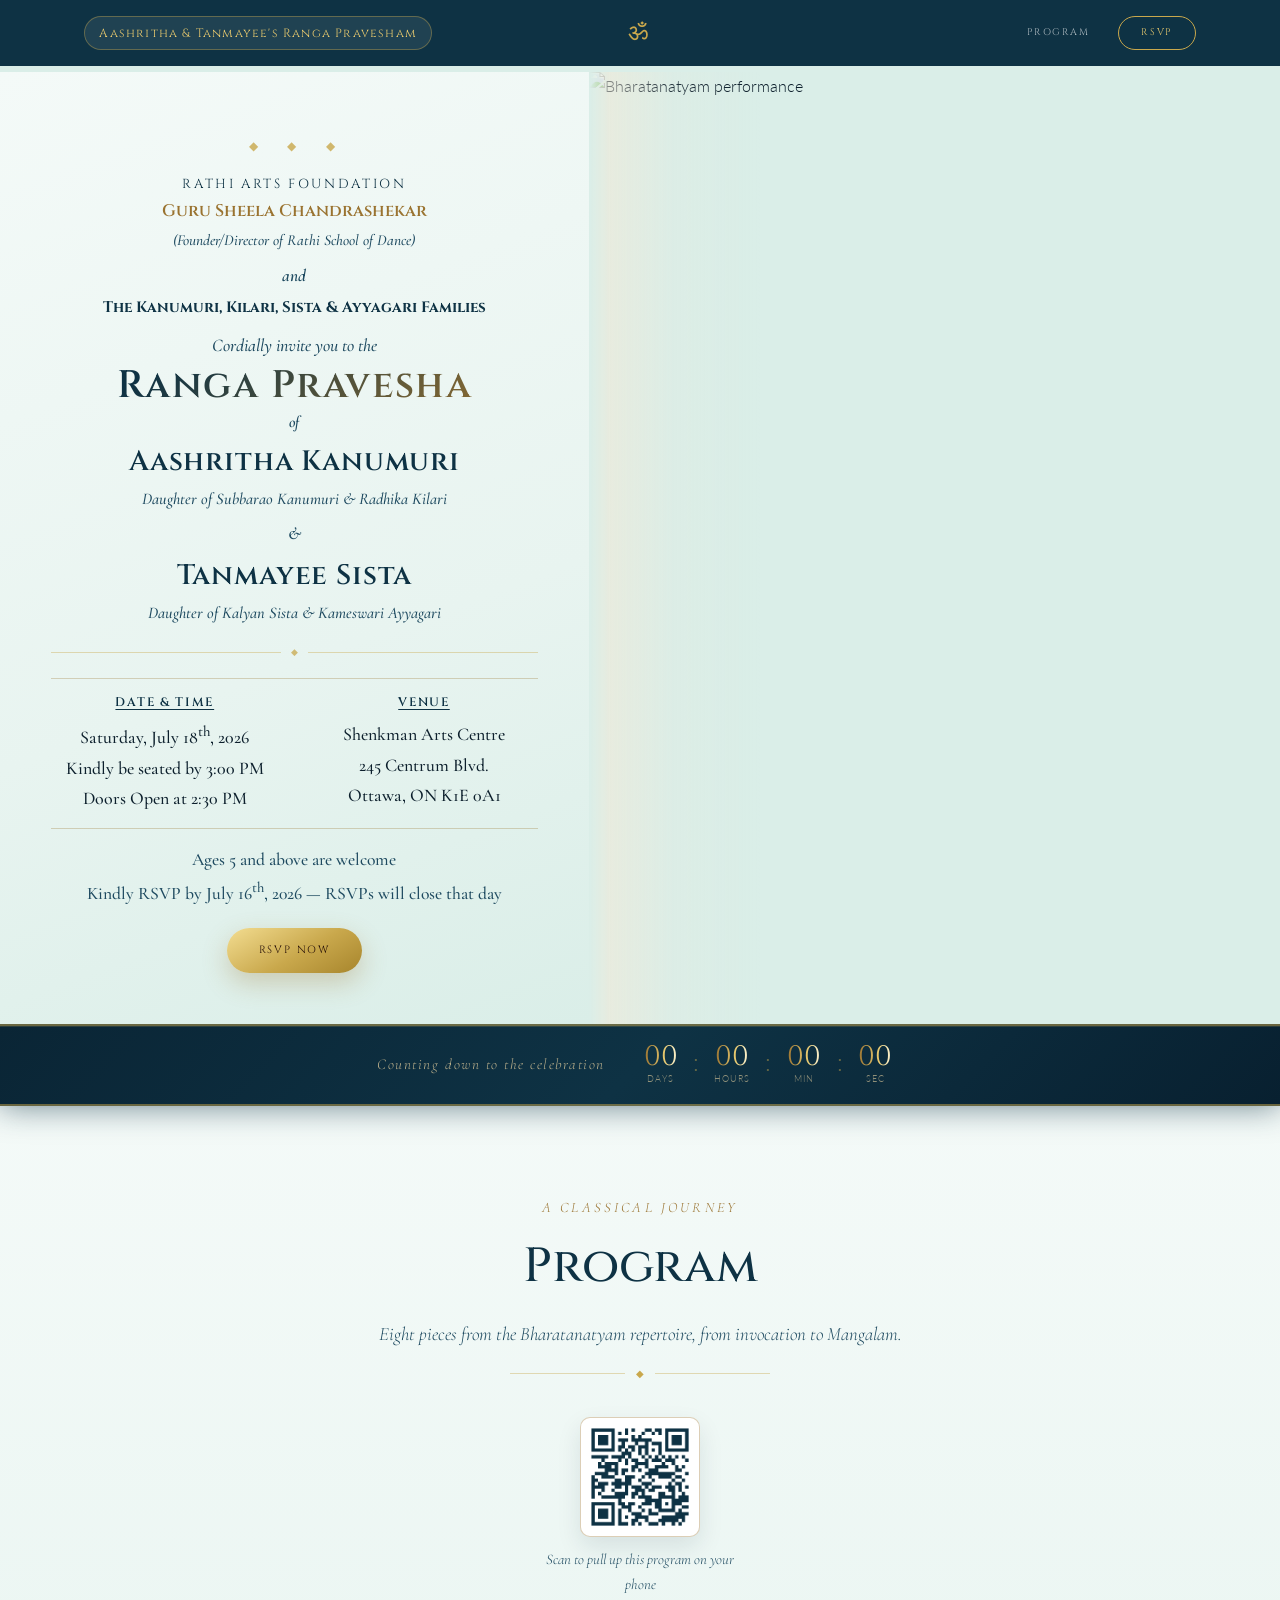
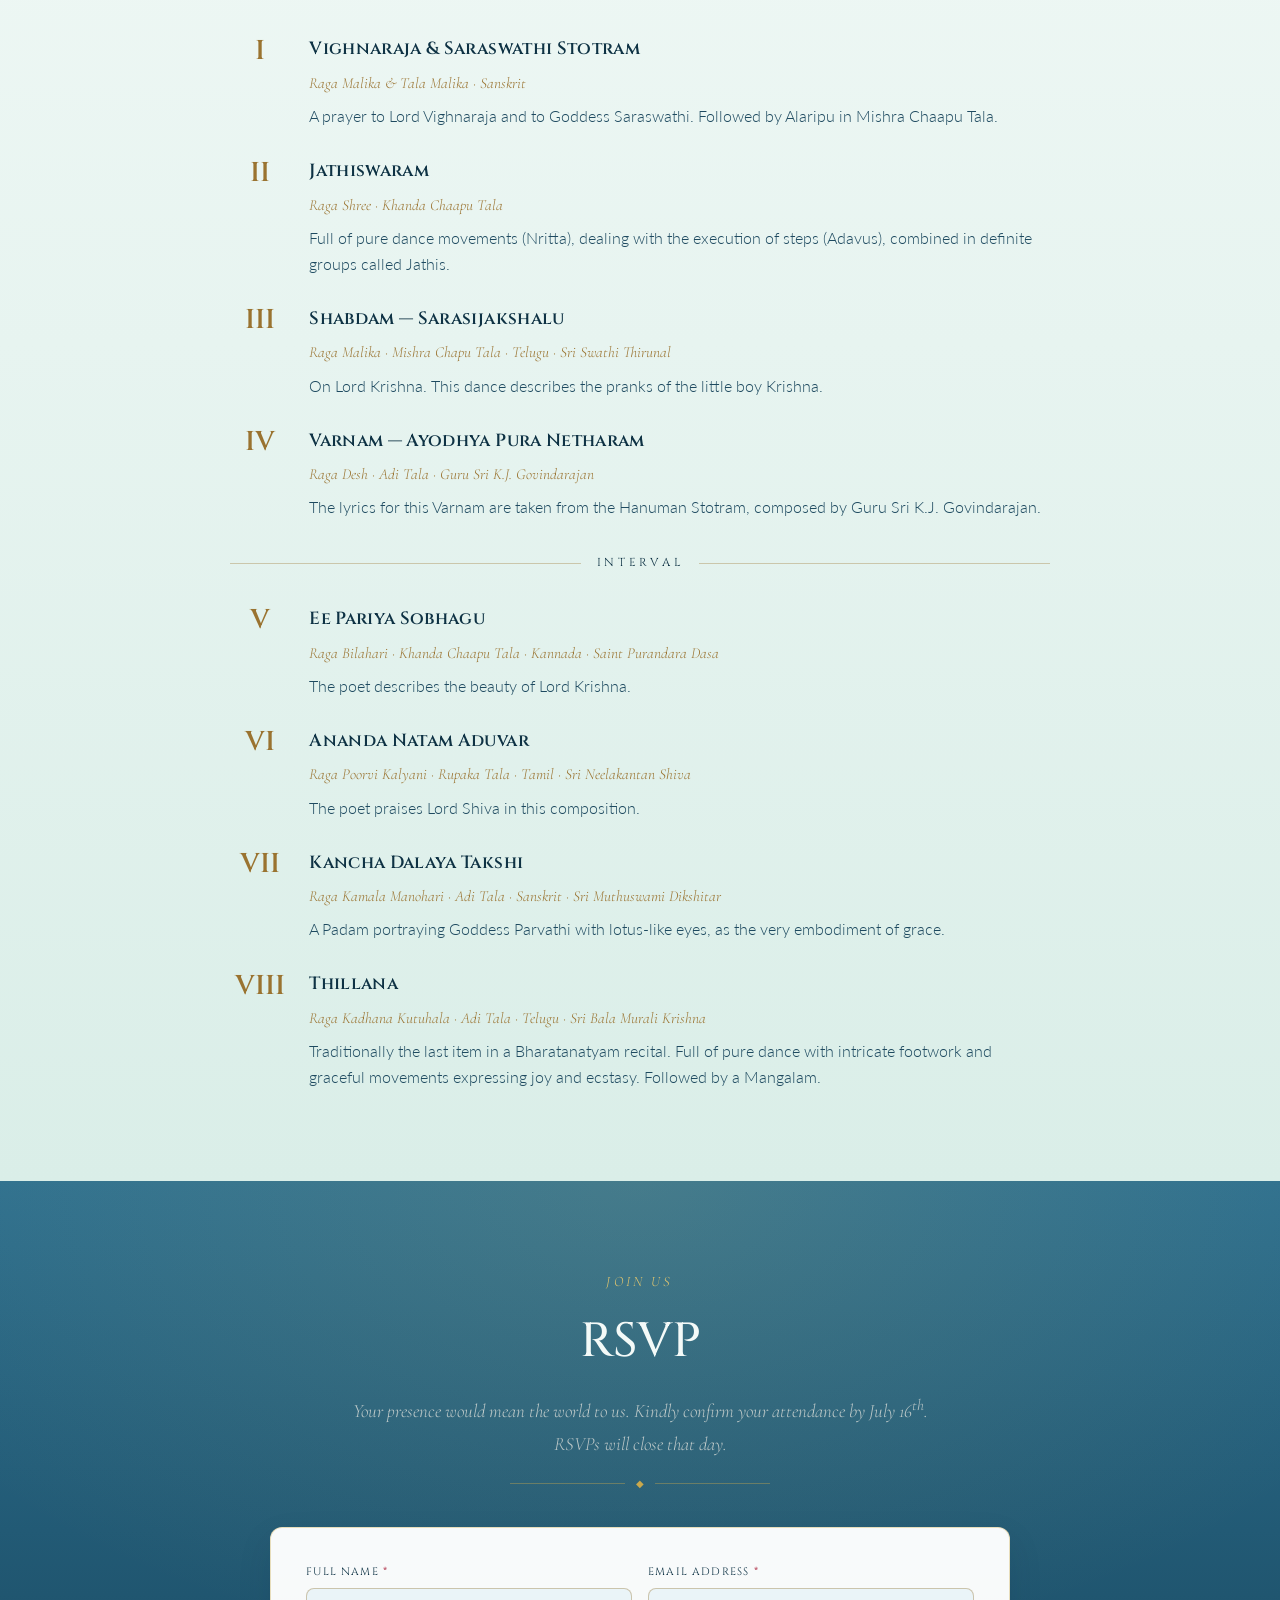
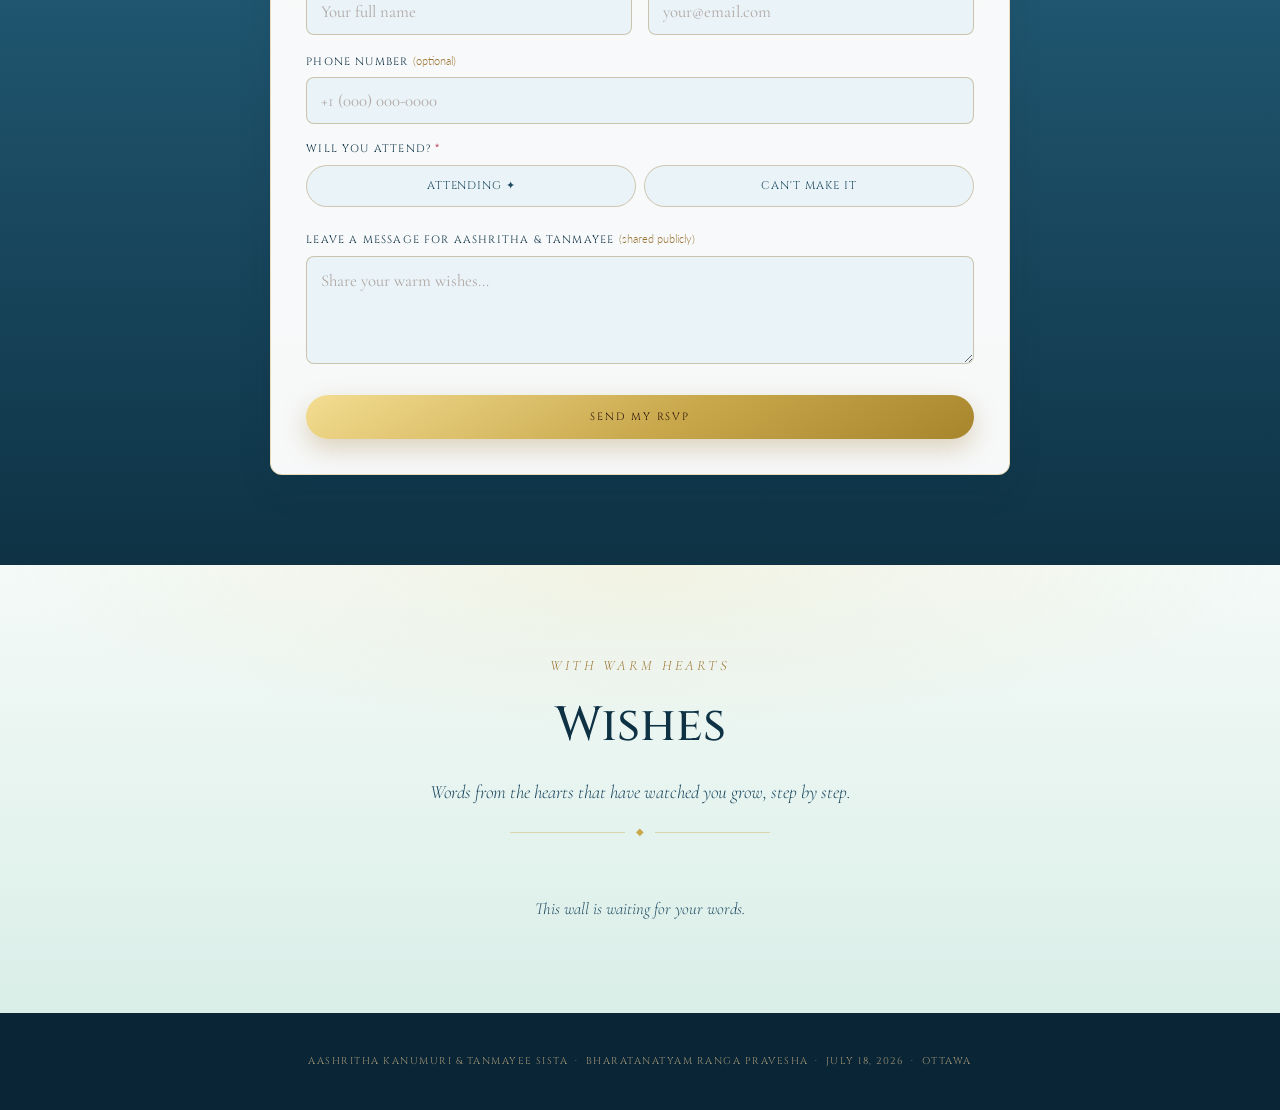
==== commit 2ad35b32: "Add QR code to Program section for quick mobile access" ====
--- a/index.html
+++ b/index.html
@@ -279,6 +279,19 @@
 .program-bg{
   background:linear-gradient(180deg,var(--cream) 0%,var(--cream-dk) 100%);
 }
+.qr-card{
+  display:flex;flex-direction:column;align-items:center;gap:.6rem;
+  max-width:220px;margin:0 auto 2.4rem;text-align:center;
+}
+.qr-card img{
+  border:1px solid rgba(154,115,48,.35);border-radius:10px;
+  padding:.5rem;background:#fff;
+  box-shadow:0 10px 24px rgba(14,44,60,.1);
+}
+.qr-card p{
+  font-family:'Cormorant Garamond',serif;font-style:italic;font-size:.92rem;
+  color:var(--text-lt);
+}
 .program-list{max-width:820px;margin:0 auto;display:flex;flex-direction:column;gap:1.7rem}
 .program-item{display:grid;grid-template-columns:60px 1fr;gap:1.2rem;align-items:start}
 .program-num{
@@ -590,6 +603,11 @@
     <h2 class="sec-title reveal">Program</h2>
     <p class="sec-sub reveal">Eight pieces from the Bharatanatyam repertoire, from invocation to Mangalam.</p>
     <div class="orn reveal"><span></span><em>◆</em><span></span></div>
+
+    <div class="qr-card reveal">
+      <img src="images/program-qr.png" alt="QR code linking to this Program section" width="120" height="120"/>
+      <p>Scan to pull up this program on your phone</p>
+    </div>
 
     <div class="program-list">
       <div class="program-item reveal">
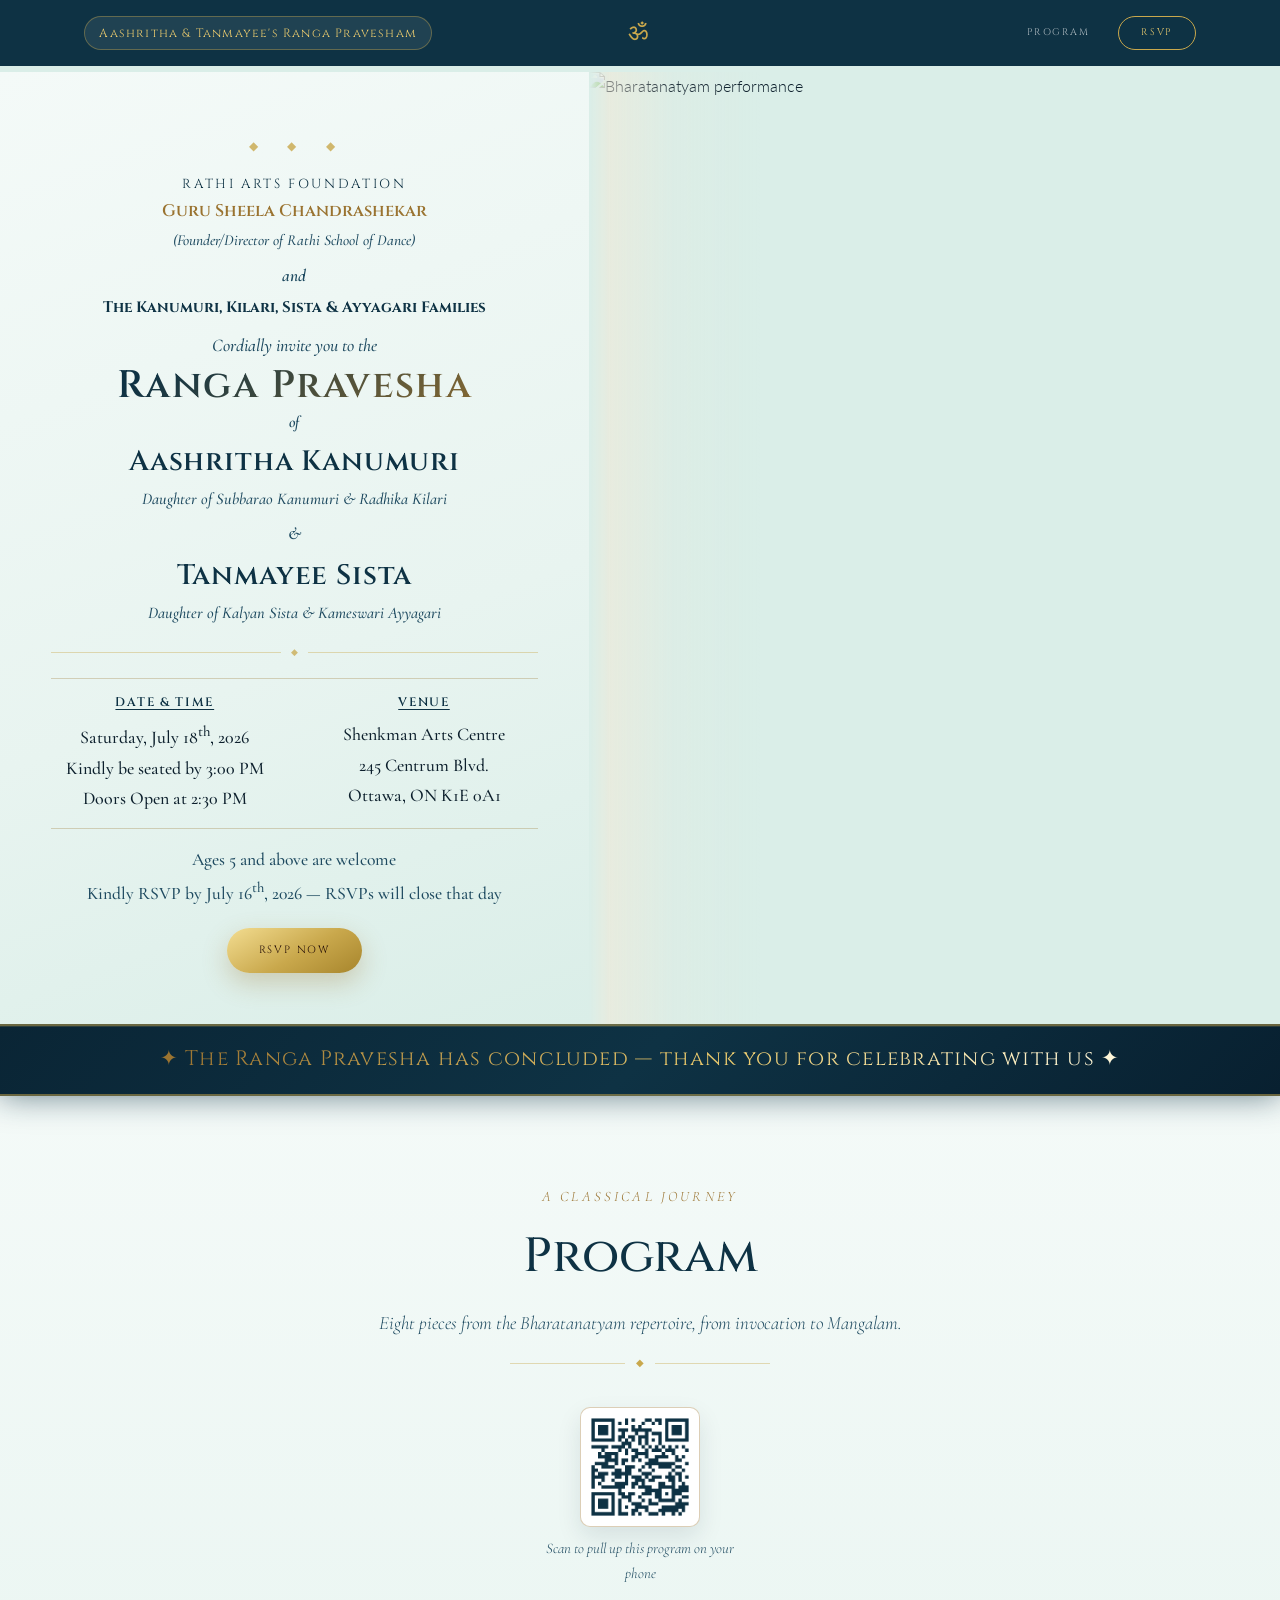
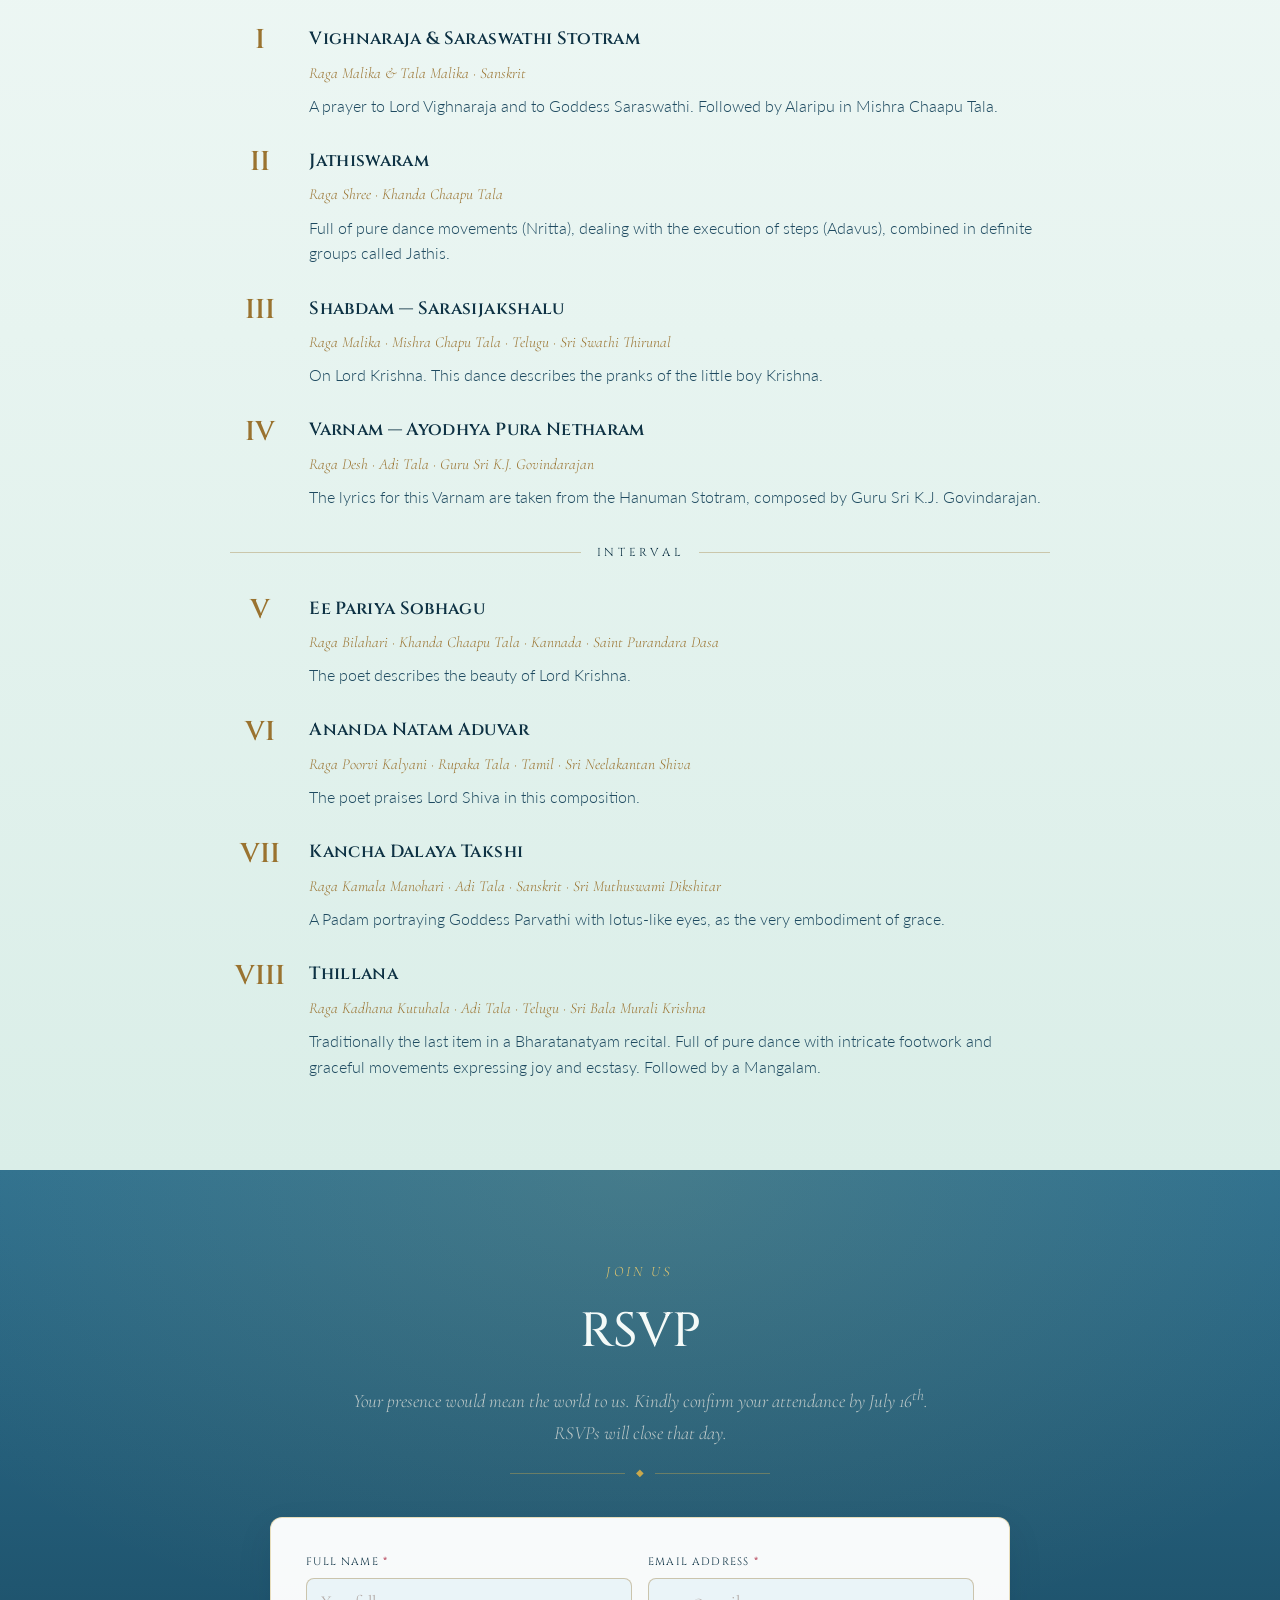
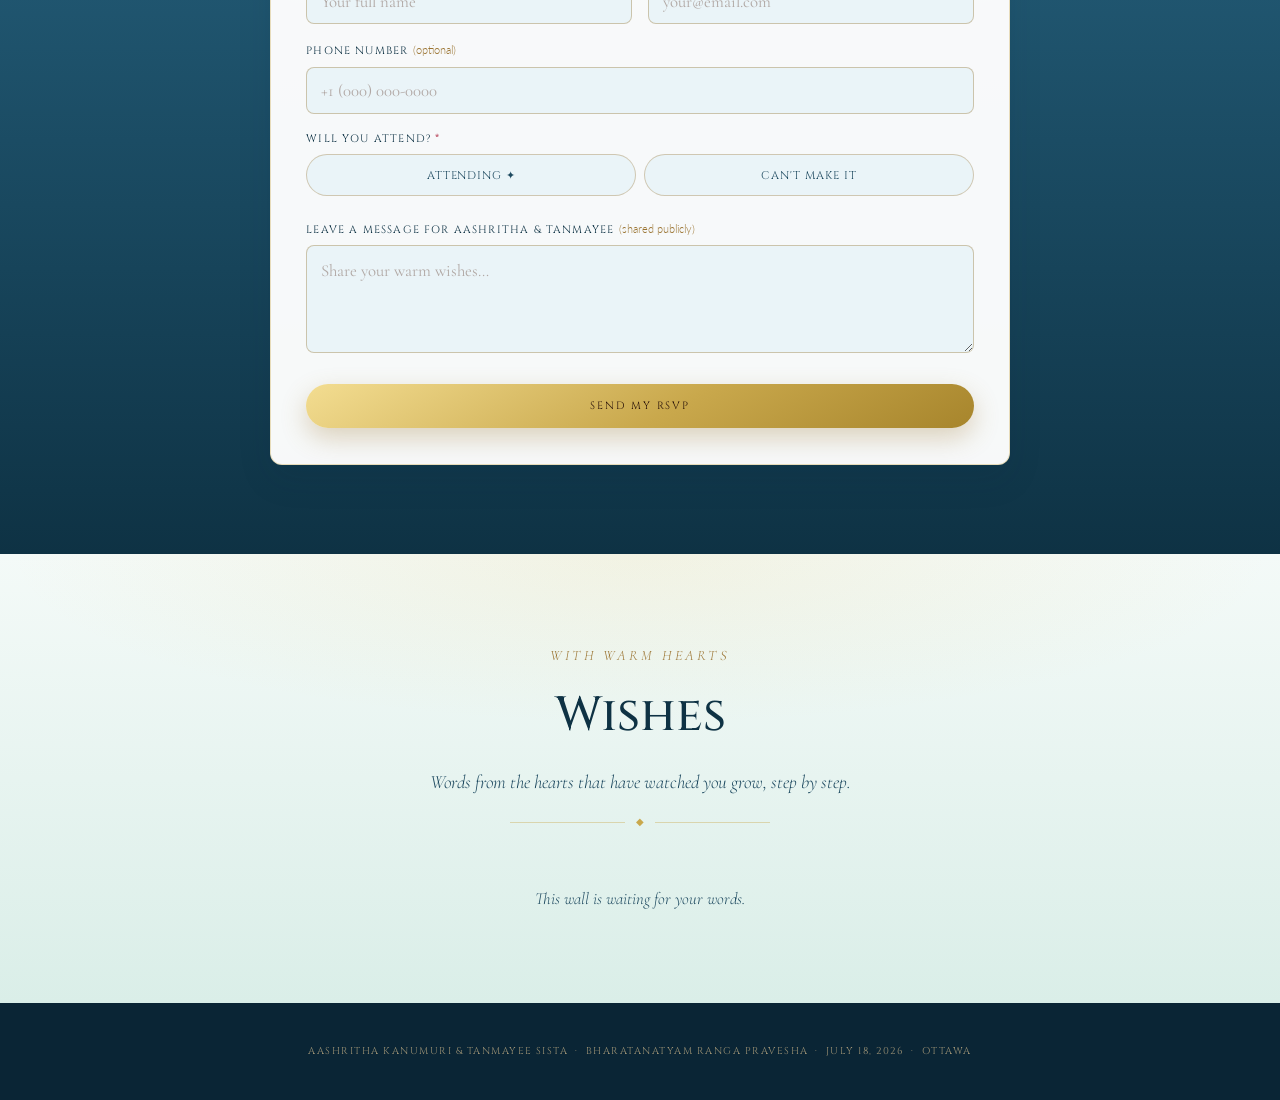
==== commit d5b2eb52: "Show event-day and post-event messages when countdown ends The countdown bar now switches to "The pe" ====
--- a/index.html
+++ b/index.html
@@ -246,6 +246,17 @@
 }
 .cu label{font-size:.58rem;color:rgba(232,210,160,.6);letter-spacing:.12em;text-transform:uppercase}
 .cu-sep{font-size:1.5rem;color:var(--gold);opacity:.5;padding-bottom:.3rem}
+.cd-message{
+  display:none;
+  font-family:'Cinzel',serif;font-size:clamp(1rem,2vw,1.3rem);letter-spacing:.06em;
+  text-align:center;
+  background:linear-gradient(90deg,#9a7330 0%,#e8c96e 30%,#fff8dc 50%,#e8c96e 70%,#9a7330 100%);
+  background-size:200% auto;
+  -webkit-background-clip:text;-webkit-text-fill-color:transparent;
+  animation:shimmer 3s linear infinite;
+}
+.cd-message.show{display:block}
+.cd-units.hide{display:none}
 
 /* ── SECTION BASE ── */
 .section{padding:clamp(4rem,7vw,6rem) 0}
@@ -581,8 +592,8 @@
   </div>
 
   <div class="countdown-bar">
-    <div class="cd-label">Counting down to the celebration</div>
-    <div class="cd-units" aria-live="polite">
+    <div class="cd-label" id="cdLabel">Counting down to the celebration</div>
+    <div class="cd-units" id="cdUnits" aria-live="polite">
       <div class="cu"><span id="cdDays">--</span><label>Days</label></div>
       <div class="cu-sep">:</div>
       <div class="cu"><span id="cdHours">--</span><label>Hours</label></div>
@@ -591,6 +602,7 @@
       <div class="cu-sep">:</div>
       <div class="cu"><span id="cdSecs">--</span><label>Sec</label></div>
     </div>
+    <div class="cd-message" id="cdMessage" aria-live="polite"></div>
   </div>
 </section>
 
@@ -811,14 +823,33 @@
 }
 
 /* Countdown */
-const EVT = new Date("2026-07-18T15:00:00-04:00").getTime();
+const EVT      = new Date("2026-07-18T15:00:00-04:00").getTime();
+const EVT_OVER = new Date("2026-07-19T00:00:00-04:00").getTime();
+
 function tick() {
-  const d = EVT - Date.now();
-  if (d <= 0) { ["cdDays","cdHours","cdMins","cdSecs"].forEach(id => document.getElementById(id).textContent = "00"); return; }
-  document.getElementById("cdDays").textContent  = String(Math.floor(d/86400000)).padStart(2,"0");
-  document.getElementById("cdHours").textContent = String(Math.floor((d%86400000)/3600000)).padStart(2,"0");
-  document.getElementById("cdMins").textContent  = String(Math.floor((d%3600000)/60000)).padStart(2,"0");
-  document.getElementById("cdSecs").textContent  = String(Math.floor((d%60000)/1000)).padStart(2,"0");
+  const now       = Date.now();
+  const cdLabel   = document.getElementById("cdLabel");
+  const cdUnits   = document.getElementById("cdUnits");
+  const cdMessage = document.getElementById("cdMessage");
+
+  if (now < EVT) {
+    cdLabel.style.display = "";
+    cdUnits.classList.remove("hide");
+    cdMessage.classList.remove("show");
+    const d = EVT - now;
+    document.getElementById("cdDays").textContent  = String(Math.floor(d/86400000)).padStart(2,"0");
+    document.getElementById("cdHours").textContent = String(Math.floor((d%86400000)/3600000)).padStart(2,"0");
+    document.getElementById("cdMins").textContent  = String(Math.floor((d%3600000)/60000)).padStart(2,"0");
+    document.getElementById("cdSecs").textContent  = String(Math.floor((d%60000)/1000)).padStart(2,"0");
+    return;
+  }
+
+  cdLabel.style.display = "none";
+  cdUnits.classList.add("hide");
+  cdMessage.classList.add("show");
+  cdMessage.textContent = now < EVT_OVER
+    ? "✦ The performance has begun ✦"
+    : "✦ The Ranga Pravesha has concluded — thank you for celebrating with us ✦";
 }
 tick(); setInterval(tick, 1000);
 
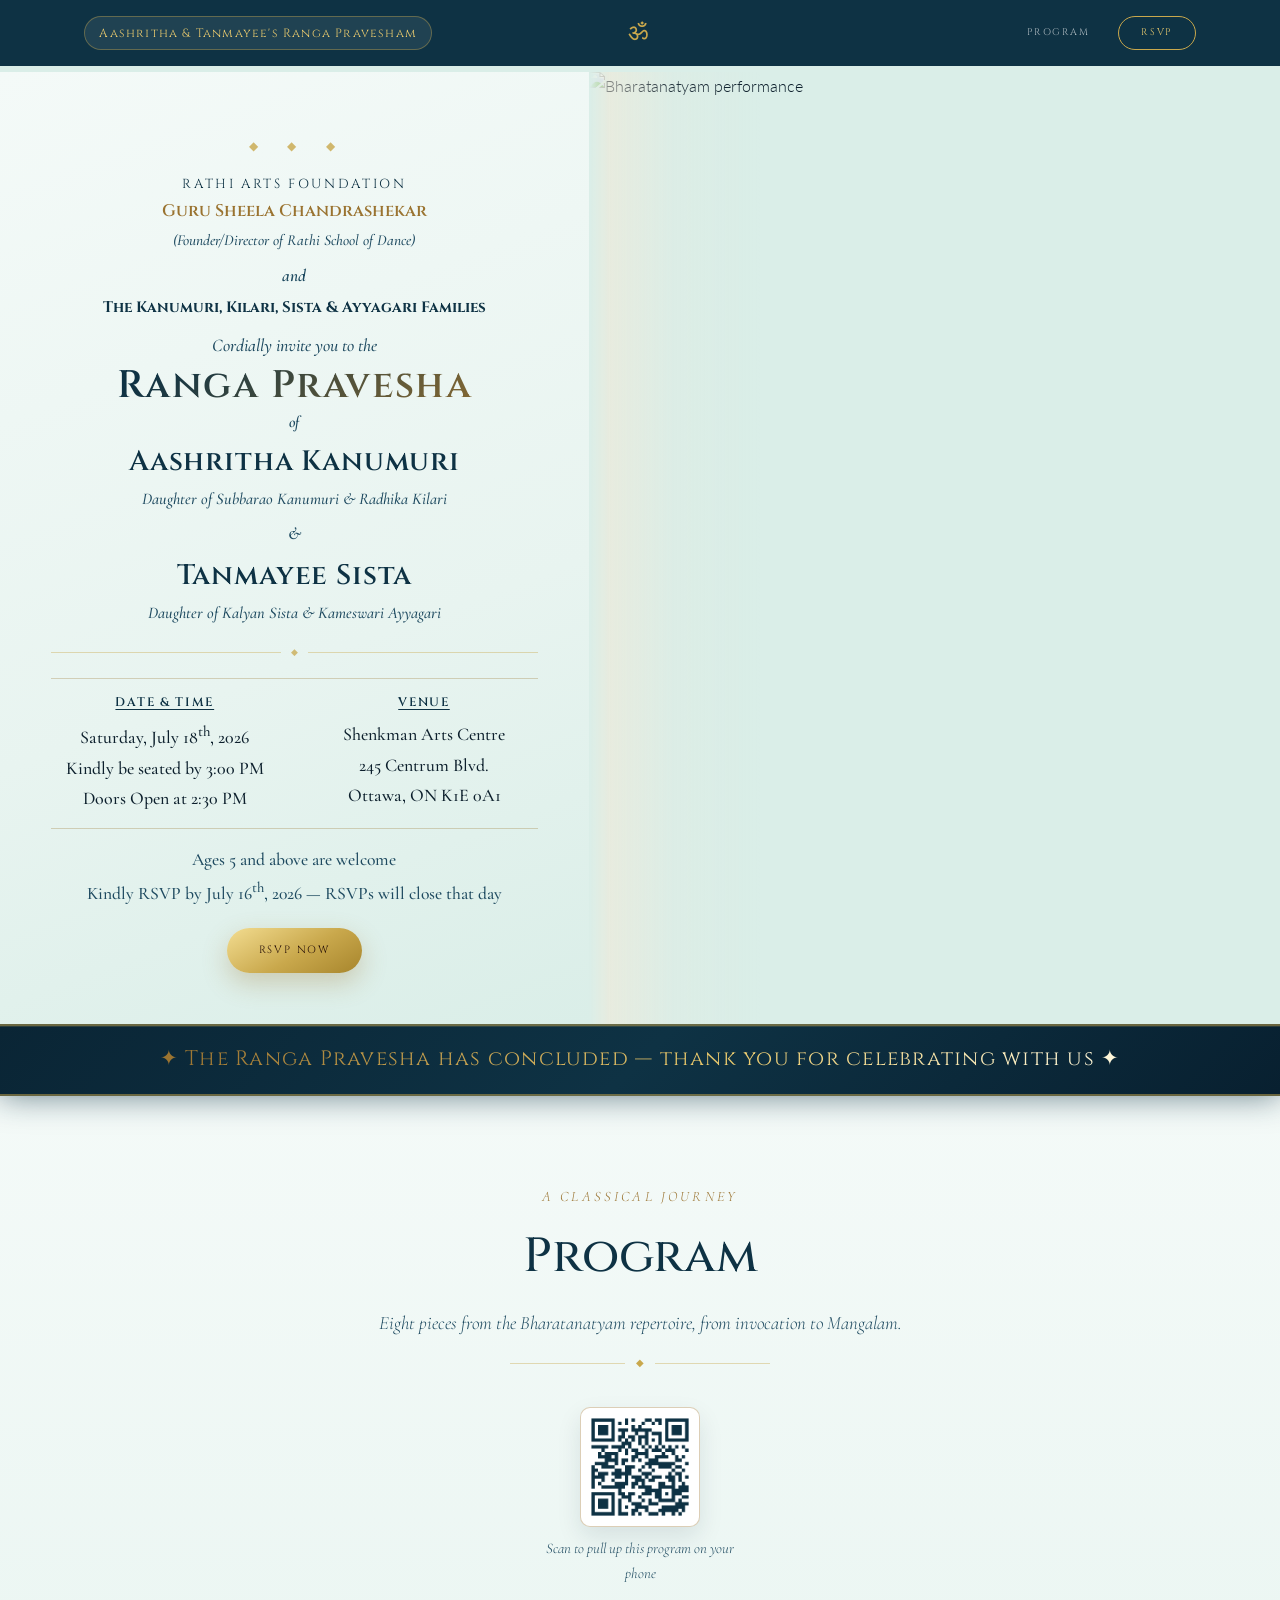
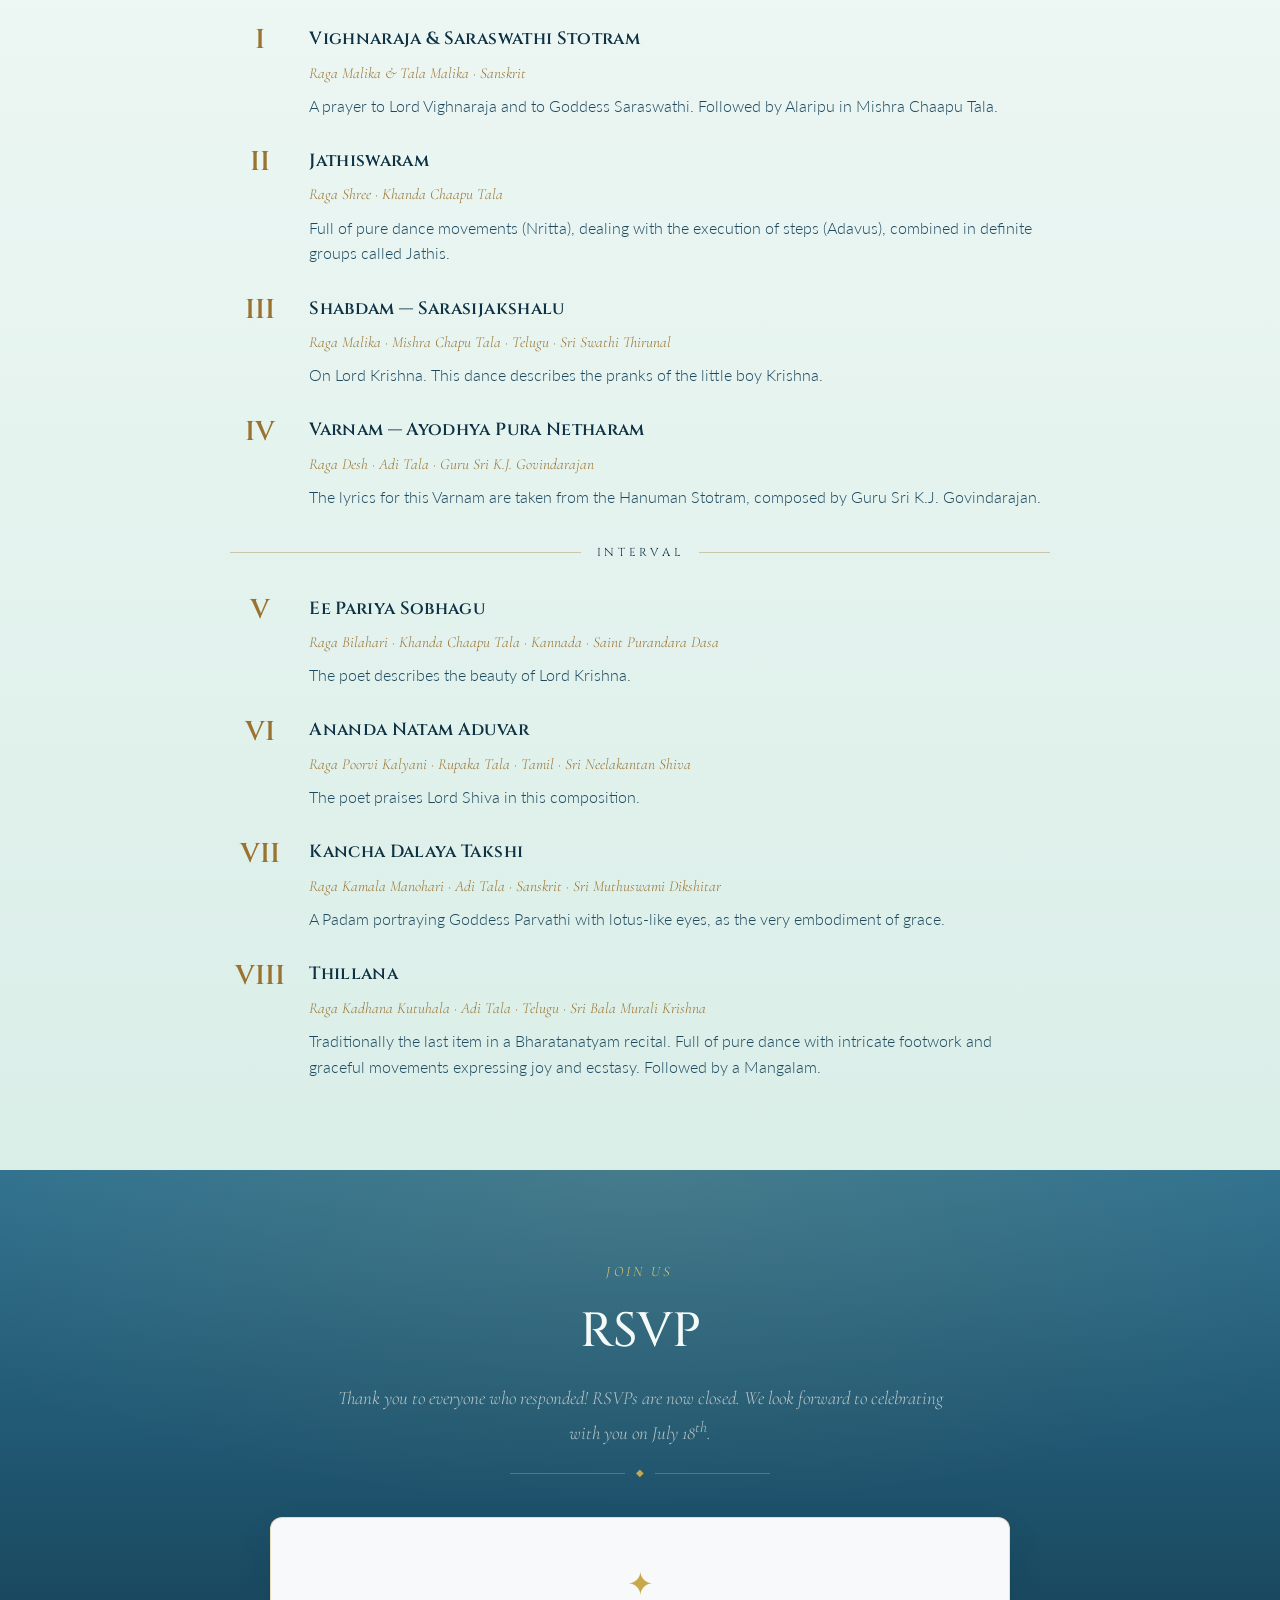
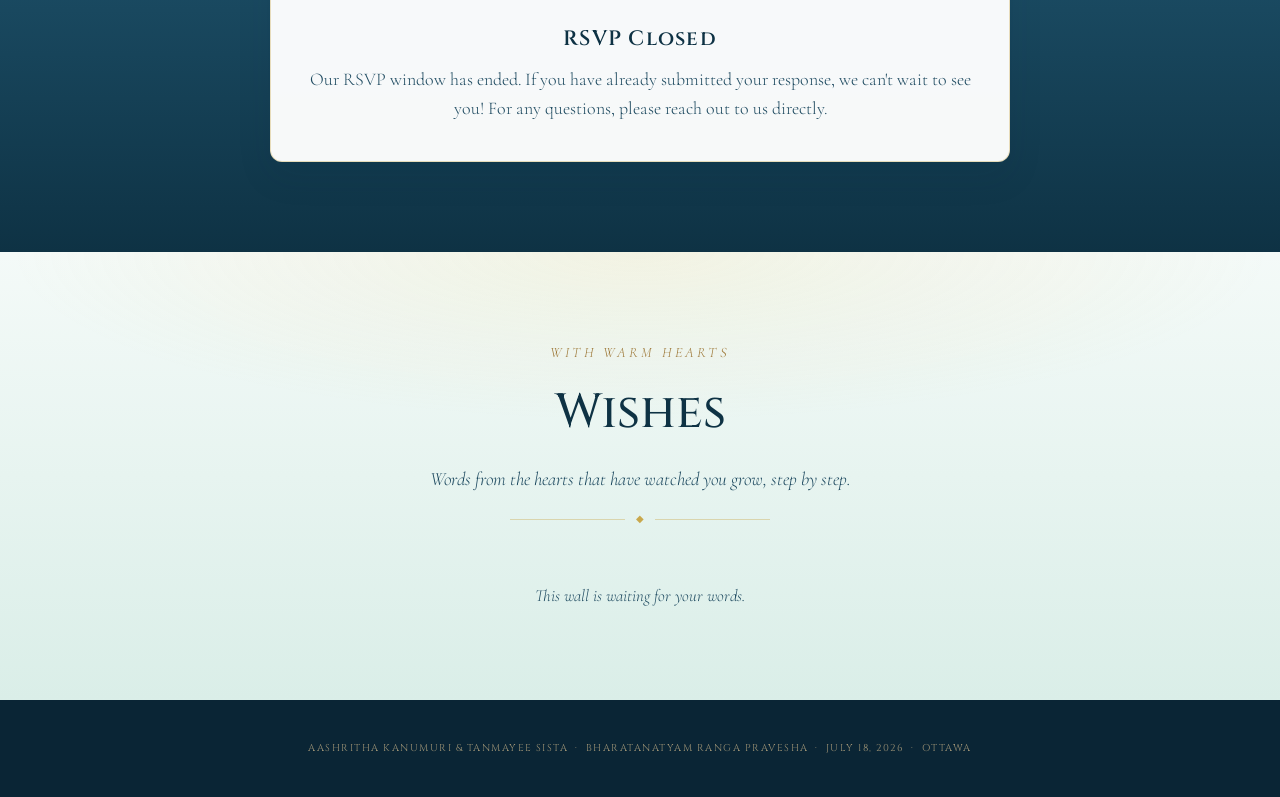
==== commit 784cee7a: "Modify RSVP message to indicate closure Updated RSVP section to indicate that RSVPs are closed and p" ====
--- a/index.html
+++ b/index.html
@@ -698,12 +698,18 @@
   <div class="container">
     <p class="sec-eye lt reveal">Join Us</p>
     <h2 class="sec-title lt reveal">RSVP</h2>
-    <p class="sec-sub lt reveal">Your presence would mean the world to us. Kindly confirm your attendance by July 16<sup>th</sup>. RSVPs will close that day.</p>
+    <p class="sec-sub lt reveal">Thank you to everyone who responded! RSVPs are now closed. We look forward to celebrating with you on July 18<sup>th</sup>.</p>
     <div class="orn reveal"><span></span><em>◆</em><span></span></div>
 
     <div class="rsvp-wrapper reveal">
 
-      <form class="rsvp-form" id="rsvpForm" novalidate>
+      <div class="rsvp-success" style="display:block">
+        <div class="rsvp-success-icon">✦</div>
+        <h3>RSVP Closed</h3>
+        <p>Our RSVP window has ended. If you have already submitted your response, we can't wait to see you! For any questions, please reach out to us directly.</p>
+      </div>
+
+      <form class="rsvp-form" id="rsvpForm" novalidate style="display:none">
         <div class="form-alert" id="rsvpAlert" role="alert"></div>
 
         <div class="form-row">
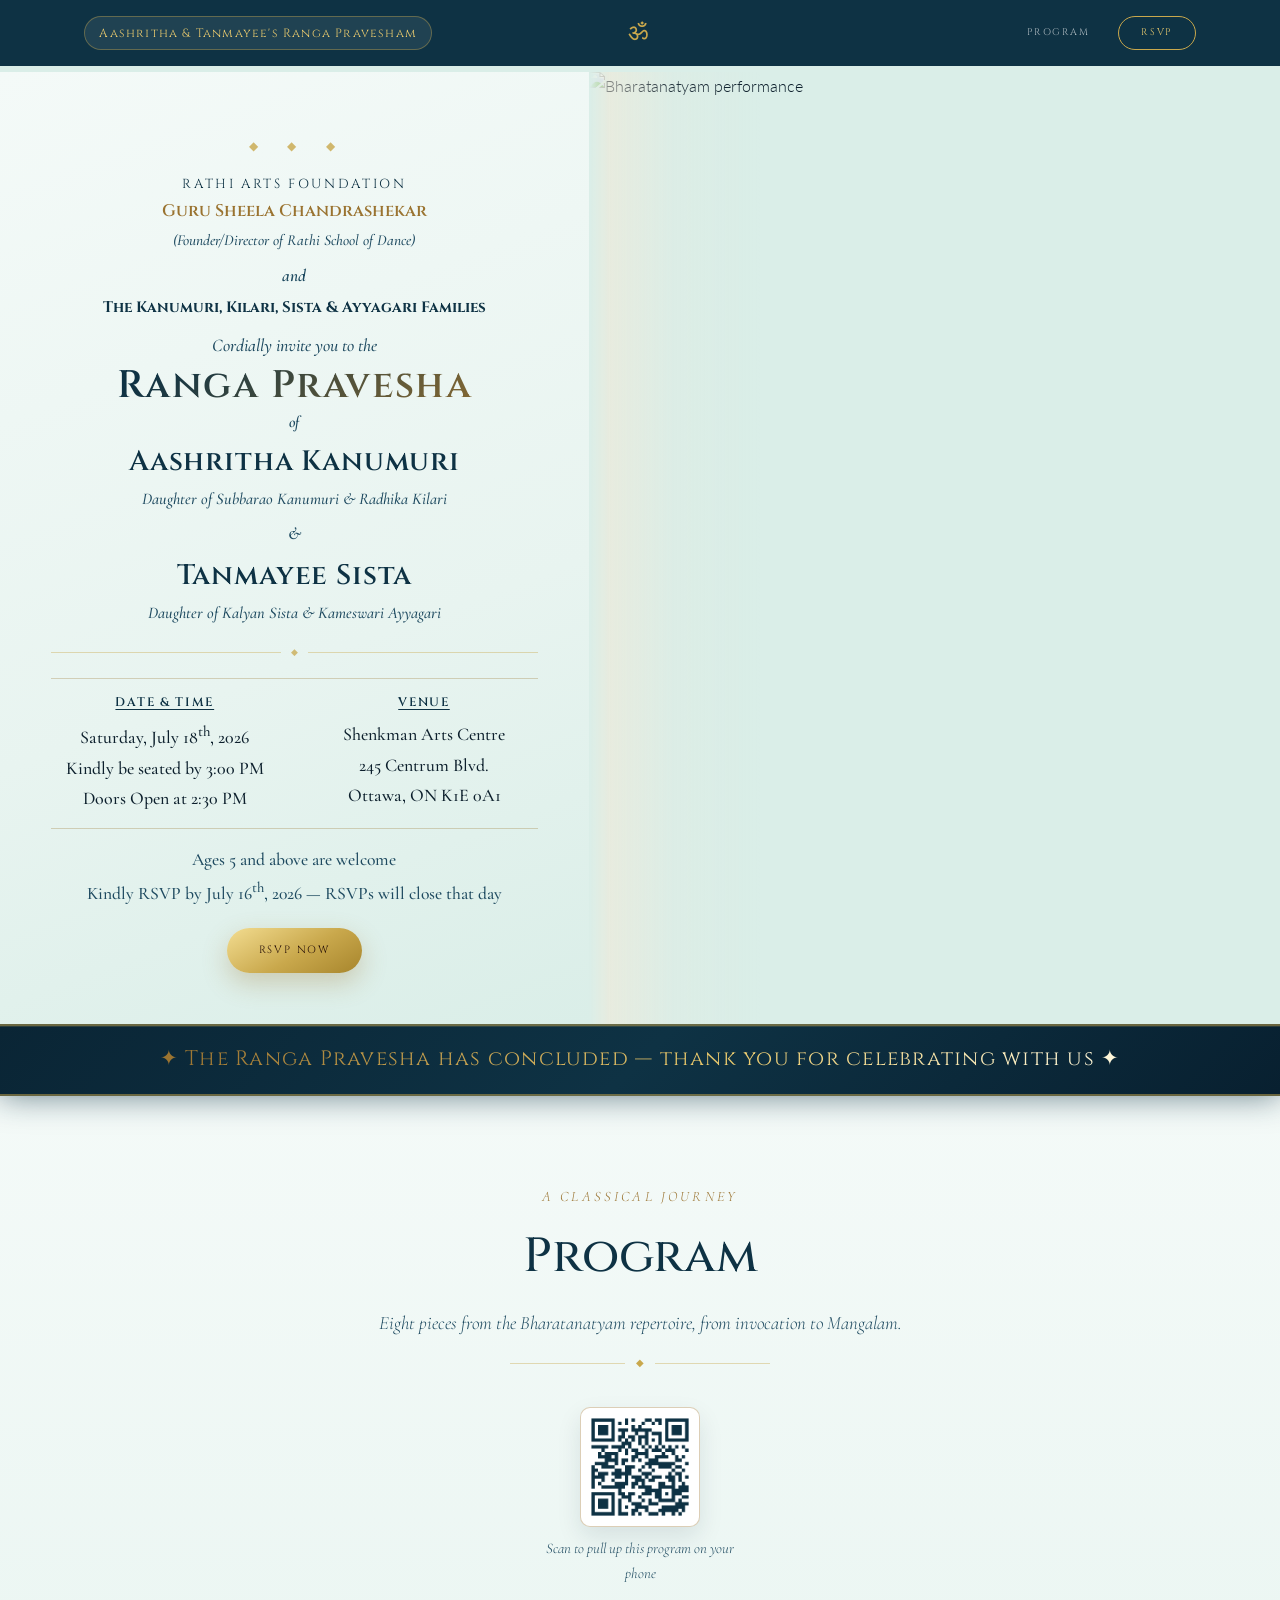
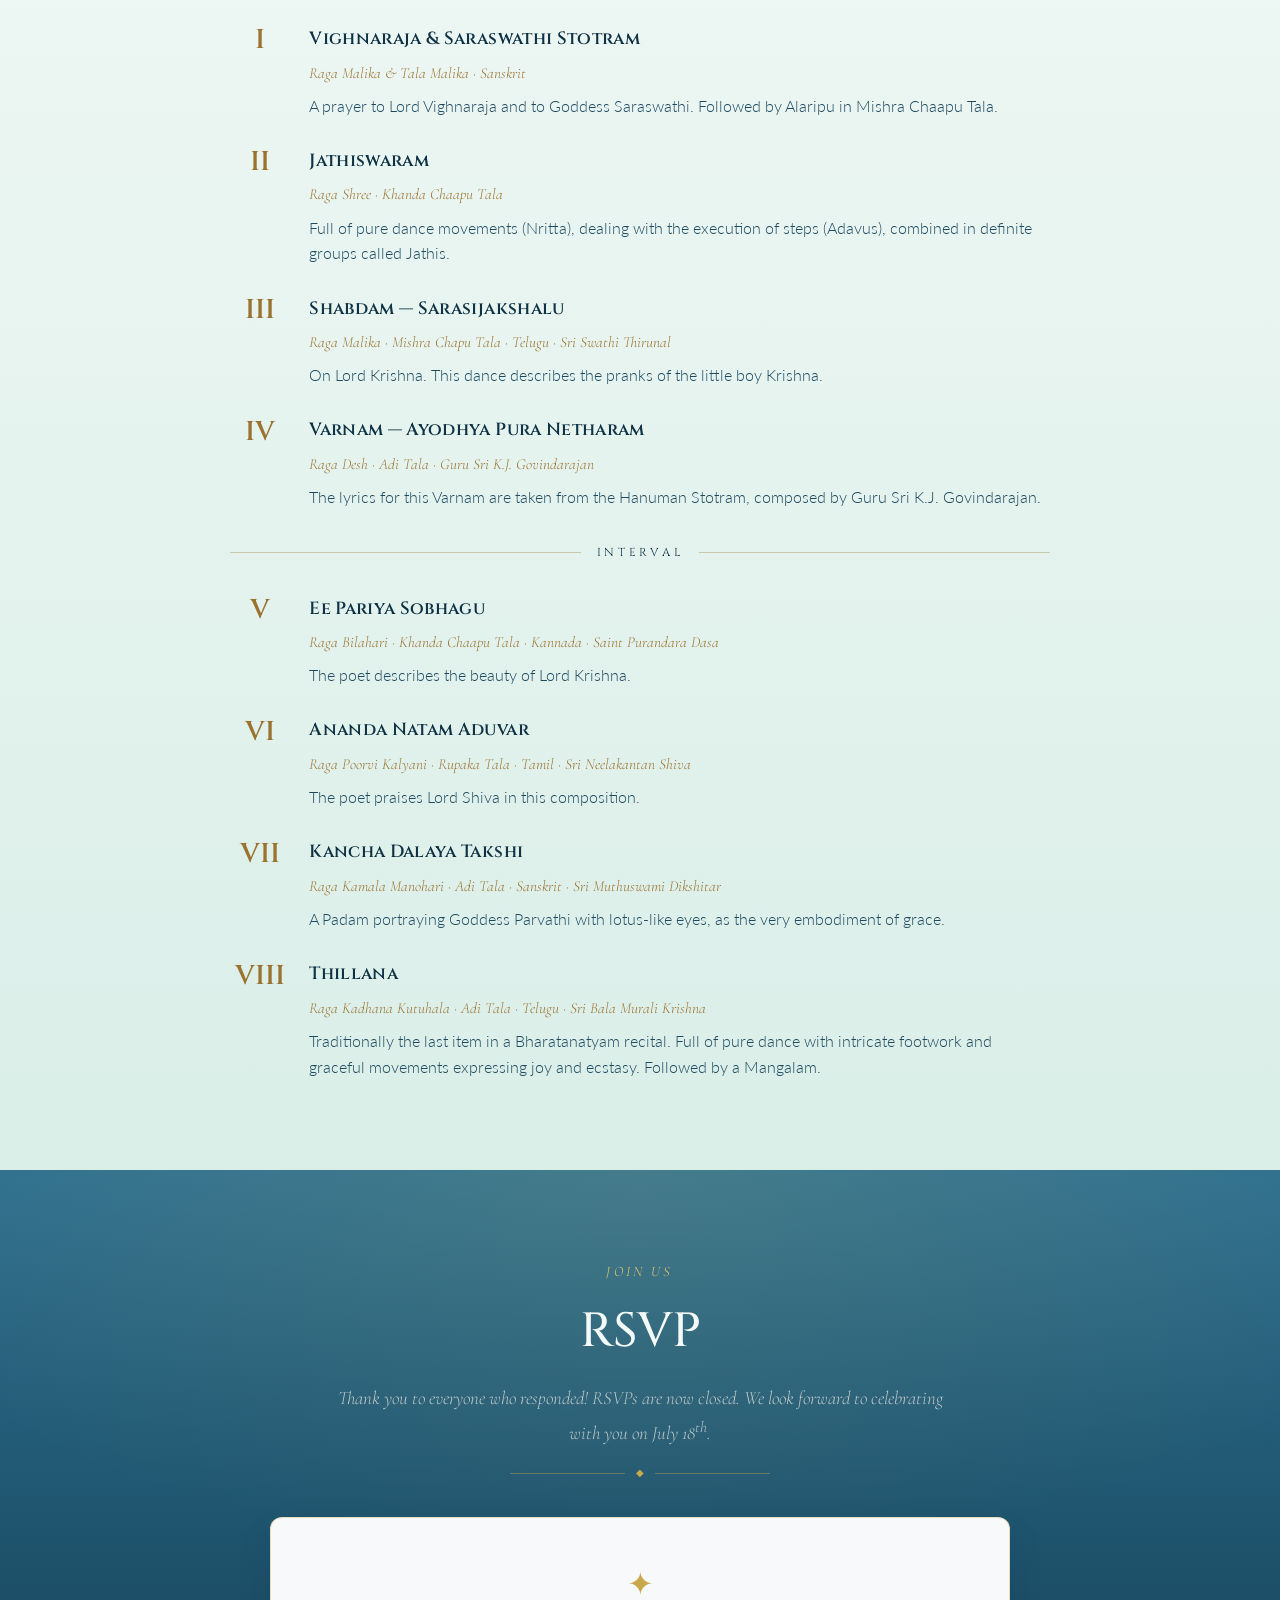
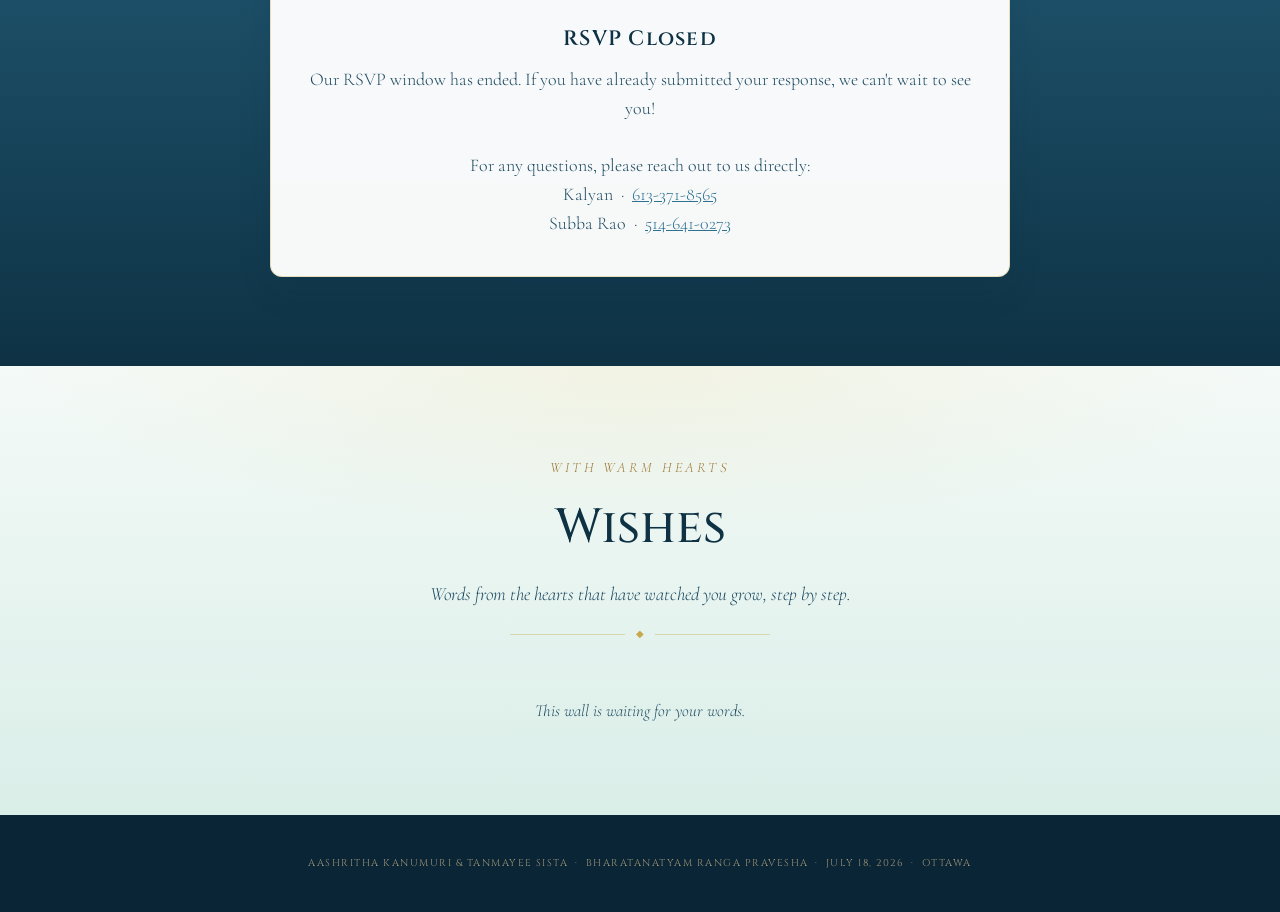
==== commit 26103aef: "Enhance RSVP closed message with contact details Updated RSVP message to include contact information" ====
--- a/index.html
+++ b/index.html
@@ -706,7 +706,7 @@
       <div class="rsvp-success" style="display:block">
         <div class="rsvp-success-icon">✦</div>
         <h3>RSVP Closed</h3>
-        <p>Our RSVP window has ended. If you have already submitted your response, we can't wait to see you! For any questions, please reach out to us directly.</p>
+        <p>Our RSVP window has ended. If you have already submitted your response, we can't wait to see you!<br/><br/>For any questions, please reach out to us directly:<br/>Kalyan &nbsp;·&nbsp; <a href="tel:+16133718565" style="color:var(--maroon-lt);text-decoration:underline">613-371-8565</a><br/>Subba Rao &nbsp;·&nbsp; <a href="tel:+15146410273" style="color:var(--maroon-lt);text-decoration:underline">514-641-0273</a></p>
       </div>
 
       <form class="rsvp-form" id="rsvpForm" novalidate style="display:none">
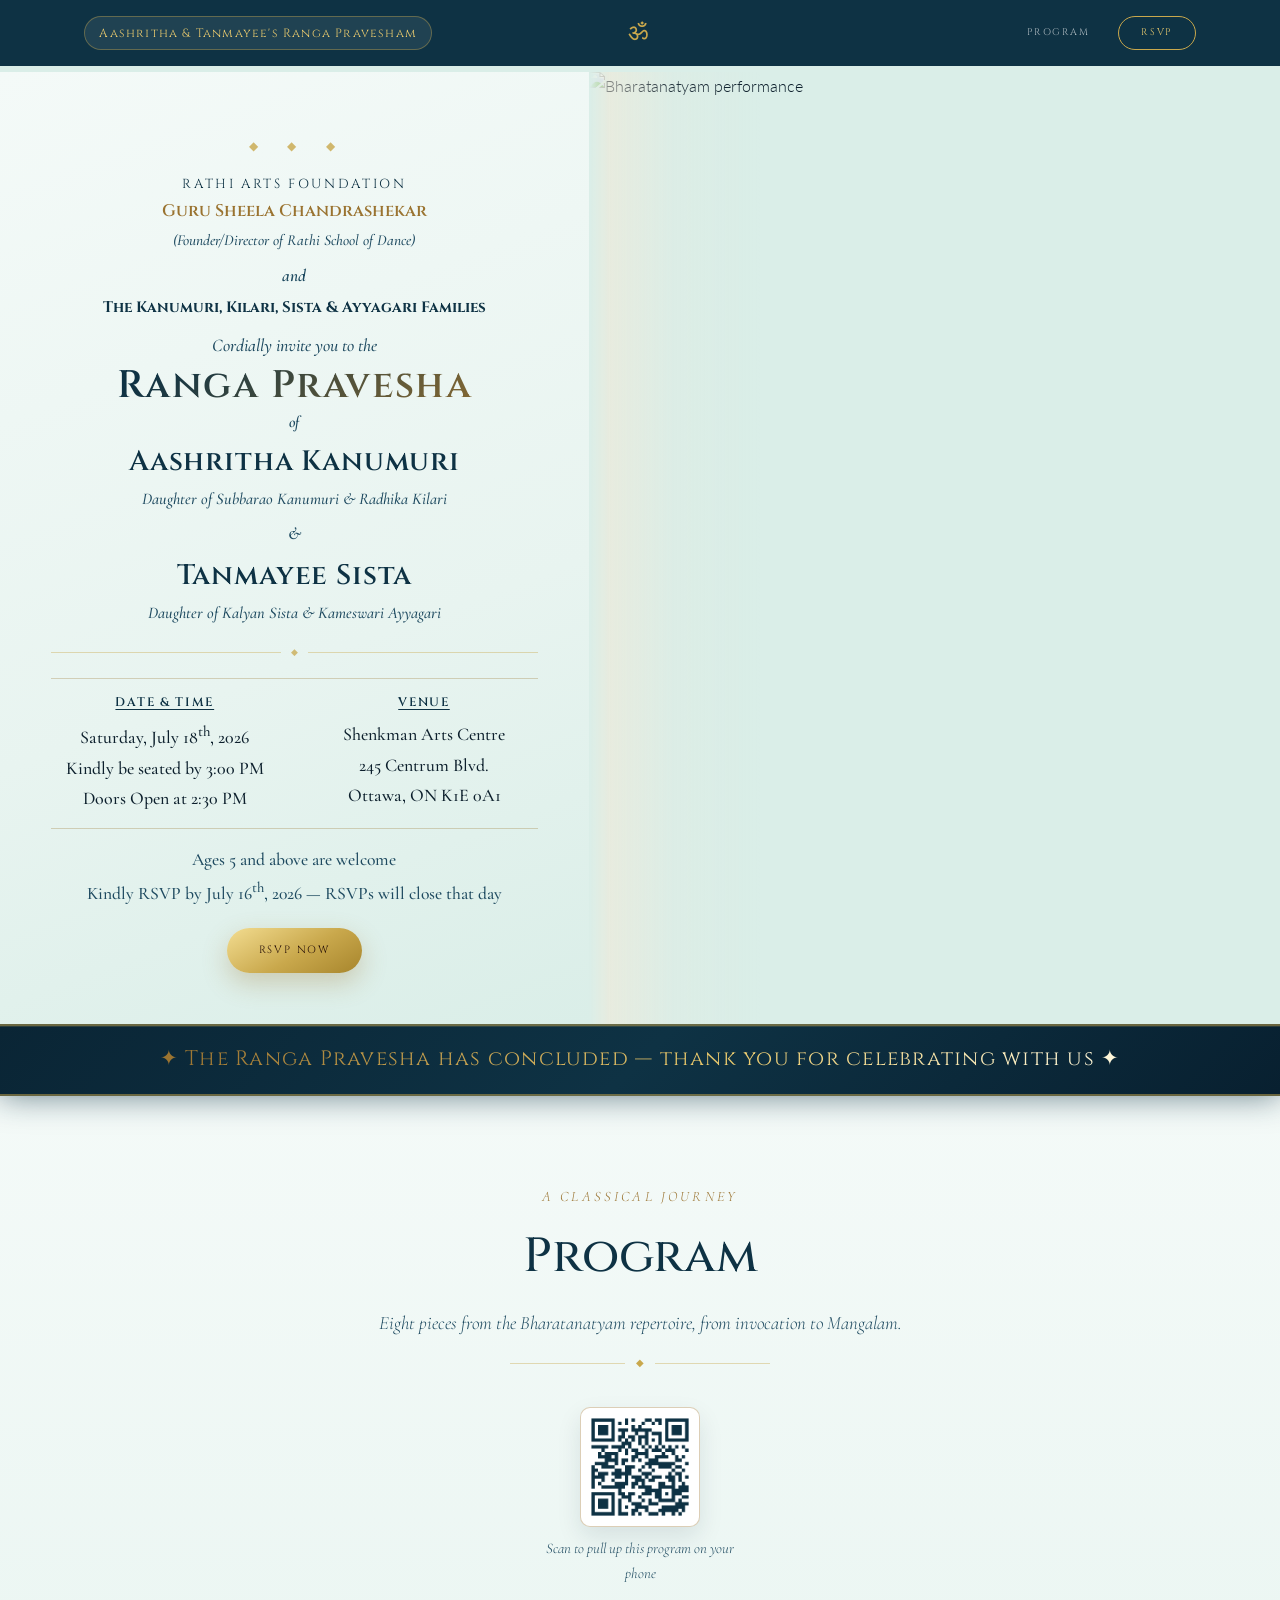
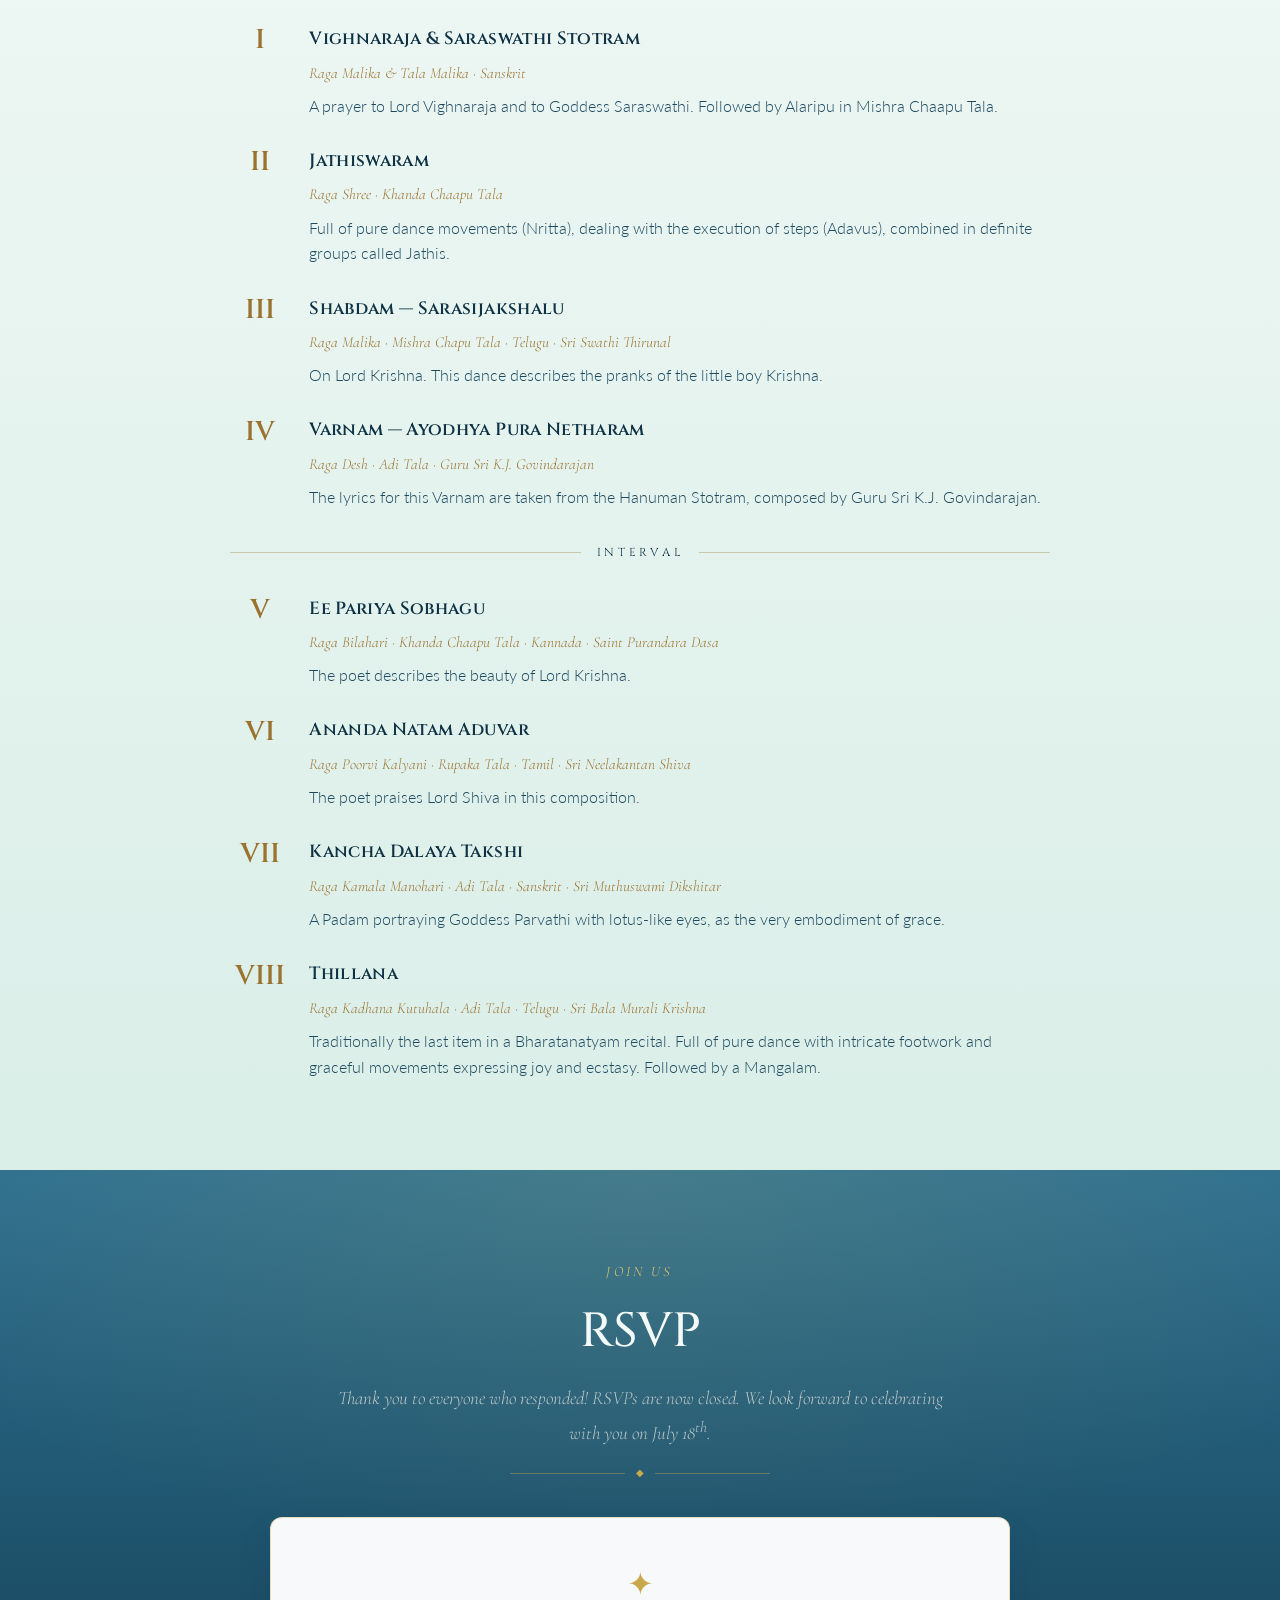
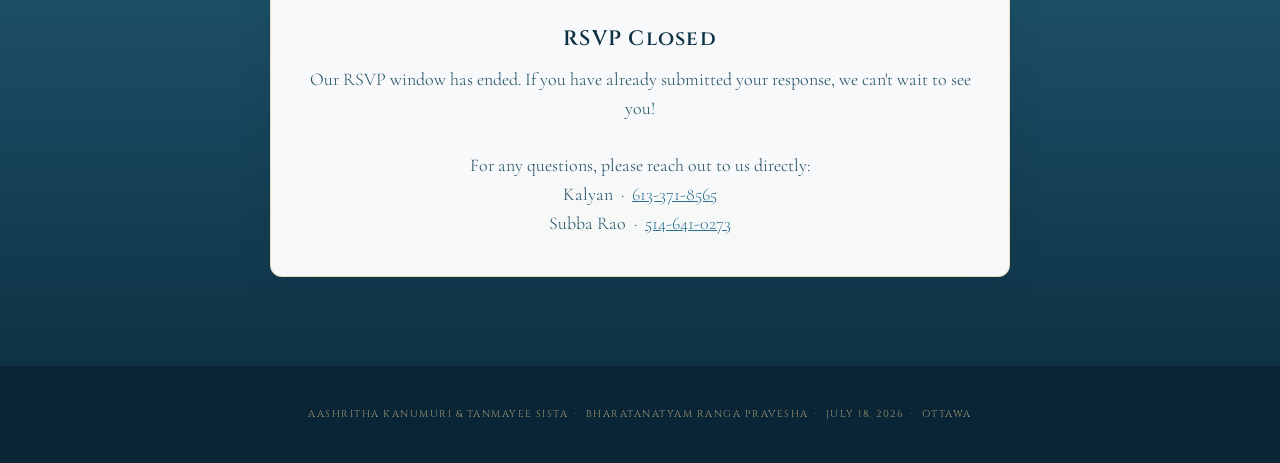
==== commit 6b59a989: "Remove wishes section and associated code Removed wishes section and related styles and scripts from" ====
--- a/index.html
+++ b/index.html
@@ -438,39 +438,6 @@
 }
 .btn-full{width:100%;margin-top:.5rem}
 
-/* ── WISHES ── */
-.wishes-bg{
-  background:
-    radial-gradient(85% 65% at 50% 0%,rgba(232,201,110,.15),transparent 58%),
-    linear-gradient(180deg,var(--cream) 0%,var(--cream-dk) 100%);
-}
-.msg-grid{
-  display:grid;grid-template-columns:repeat(3,minmax(0,1fr));gap:1rem;
-  margin-top:2rem;
-}
-.msg-card{
-  min-height:170px;display:flex;flex-direction:column;justify-content:space-between;gap:1.2rem;
-  padding:1.3rem;border:1px solid rgba(201,168,76,.3);border-radius:14px;
-  background:rgba(255,251,244,.98);box-shadow:0 14px 32px rgba(44,20,8,.09);
-}
-.msg-card p{
-  font-family:'Cormorant Garamond',serif;font-size:1.15rem;line-height:1.5;
-  color:var(--text-lt);
-}
-.msg-foot{
-  display:flex;align-items:center;justify-content:space-between;gap:.7rem;
-  font-family:'Cinzel',serif;font-size:.7rem;font-weight:600;
-  letter-spacing:.1em;text-transform:uppercase;color:var(--maroon-dk);
-}
-.msg-foot time{
-  font-family:'Lato',sans-serif;font-size:.66rem;font-weight:700;
-  letter-spacing:.07em;color:var(--gold-dk);
-}
-.msg-status{
-  text-align:center;margin-top:1.2rem;
-  font-family:'Cormorant Garamond',serif;font-style:italic;font-size:1.05rem;color:var(--text-lt);
-}
-
 
 /* ── FOOTER ── */
 .site-footer{
@@ -490,7 +457,6 @@
   .hero-right{height:min(75vw,520px)}
   .countdown-bar{grid-column:1}
   .hero-overlay{background:linear-gradient(to bottom,transparent 55%,rgba(245,233,214,.5) 80%,var(--cream-dk) 100%)}
-.msg-grid{grid-template-columns:repeat(2,minmax(0,1fr))}
 }
 @media(max-width:680px){
   #nav .nav-links a:not(.nav-rsvp-btn){display:none}
@@ -498,7 +464,6 @@
   .hero-right img{object-fit:contain}
   .hero-overlay{display:none}
   .form-row{grid-template-columns:1fr}
-  .msg-grid{grid-template-columns:1fr}
   .gallery-grid{grid-template-columns:repeat(2,1fr)}
   .invite-grid{grid-template-columns:1fr;text-align:center}
 }
@@ -791,18 +756,6 @@
   </div>
 </section>
 
-<!-- WISHES -->
-<section id="wishes" class="section wishes-bg">
-  <div class="container">
-    <p class="sec-eye reveal">With Warm Hearts</p>
-    <h2 class="sec-title reveal">Wishes</h2>
-    <p class="sec-sub reveal">Words from the hearts that have watched you grow, step by step.</p>
-    <div class="orn reveal"><span></span><em>◆</em><span></span></div>
-    <div class="msg-grid" id="msgGrid"></div>
-    <p class="msg-status" id="msgStatus">This wall is waiting for your words.</p>
-  </div>
-</section>
-
 
 </main>
 
@@ -866,9 +819,6 @@
 window.addEventListener("load", doReveal);
 doReveal();
 
-
-/* Wishes section — populated manually or via future integration */
-document.getElementById("msgStatus").textContent = "Wishes will appear here as guests RSVP.";
 
 /* Phone formatter — +1 locked, user types 10 digits */
 (function(){
@@ -954,61 +904,9 @@
     : "Thank you for letting us know. We will miss you and hope to celebrate together another time.";
   document.getElementById("calendarActions").classList.toggle("show", data.status === "yes");
   document.getElementById("rsvpSuccess").style.display = "block";
-  if (data.message) setTimeout(loadGuestMessages, 1500);
 });
 
-/* Load guest wishes via JSONP */
-function loadGuestMessages() {
-  const cb = "wishes_" + Date.now().toString(36);
-  const el = document.getElementById("msgStatus");
-  const grid = document.getElementById("msgGrid");
-  el.textContent = "Loading wishes…";
-
-  const timer = setTimeout(() => {
-    el.textContent = "This wall is waiting for your words.";
-    cleanup();
-  }, 7000);
-
-  function cleanup() {
-    clearTimeout(timer);
-    delete window[cb];
-    const s = document.getElementById("_wishScript");
-    if (s) s.remove();
-  }
-
-  window[cb] = function(payload) {
-    const messages = payload && payload.messages ? payload.messages : [];
-    grid.innerHTML = "";
-    if (!messages.length) {
-      el.textContent = "This wall is waiting for your words.";
-    } else {
-      el.textContent = "";
-      messages.forEach(m => {
-        const card = document.createElement("div");
-        card.className = "msg-card";
-        const date = m.submittedAt ? new Date(m.submittedAt).toLocaleDateString("en-CA", {month:"short",day:"numeric",year:"numeric"}) : "";
-        card.innerHTML = `<p>${m.message.replace(/</g,"&lt;")}</p><div class="msg-foot"><span>${m.name.replace(/</g,"&lt;")}</span><time>${date}</time></div>`;
-        grid.appendChild(card);
-      });
-    }
-    cleanup();
-  };
-
-  const url = new URL(RSVP_ENDPOINT);
-  url.searchParams.set("action", "comments");
-  url.searchParams.set("limit", "200");
-  url.searchParams.set("callback", cb);
-  url.searchParams.set("v", Date.now());
-
-  const script = document.createElement("script");
-  script.id = "_wishScript";
-  script.onerror = () => { el.textContent = "This wall is waiting for your words."; cleanup(); };
-  script.src = url.toString();
-  document.body.appendChild(script);
-}
-
-/* Load wishes on page load */
-loadGuestMessages();
+
 </script>
 </body>
 </html>
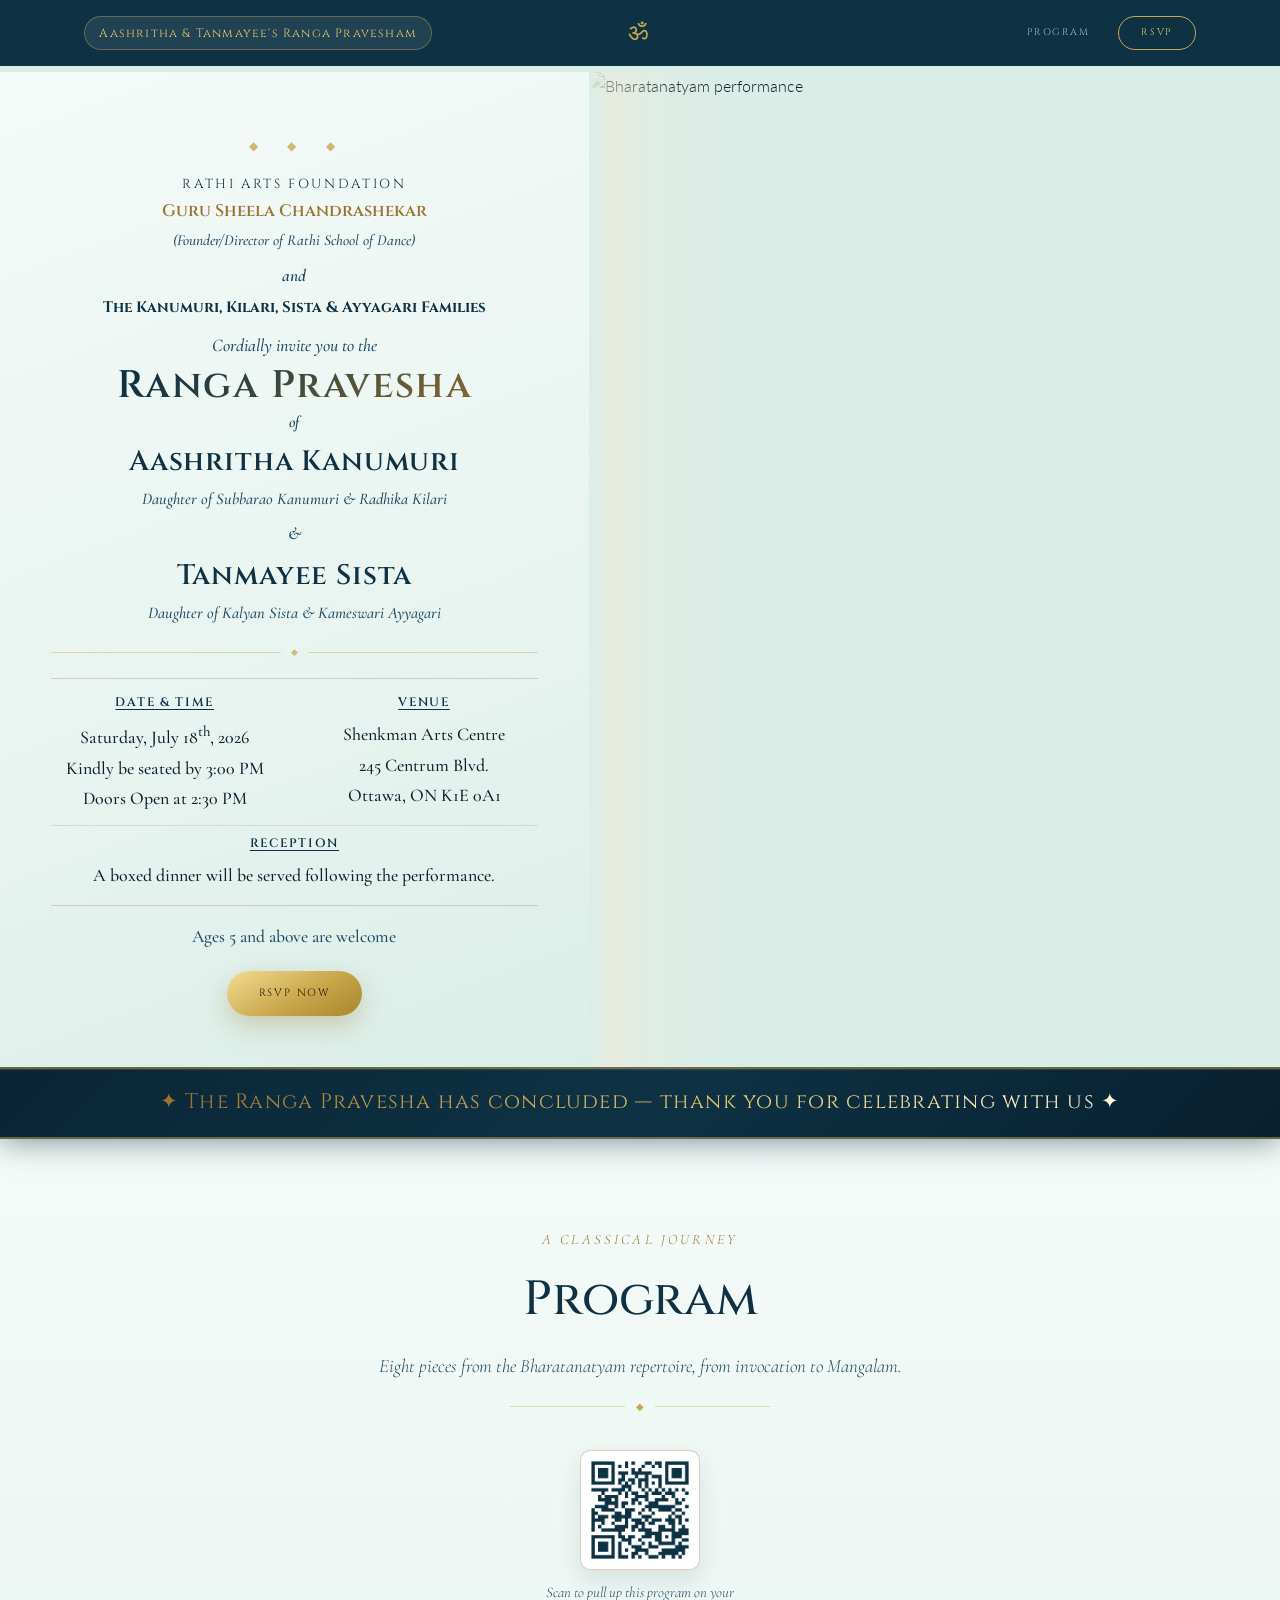
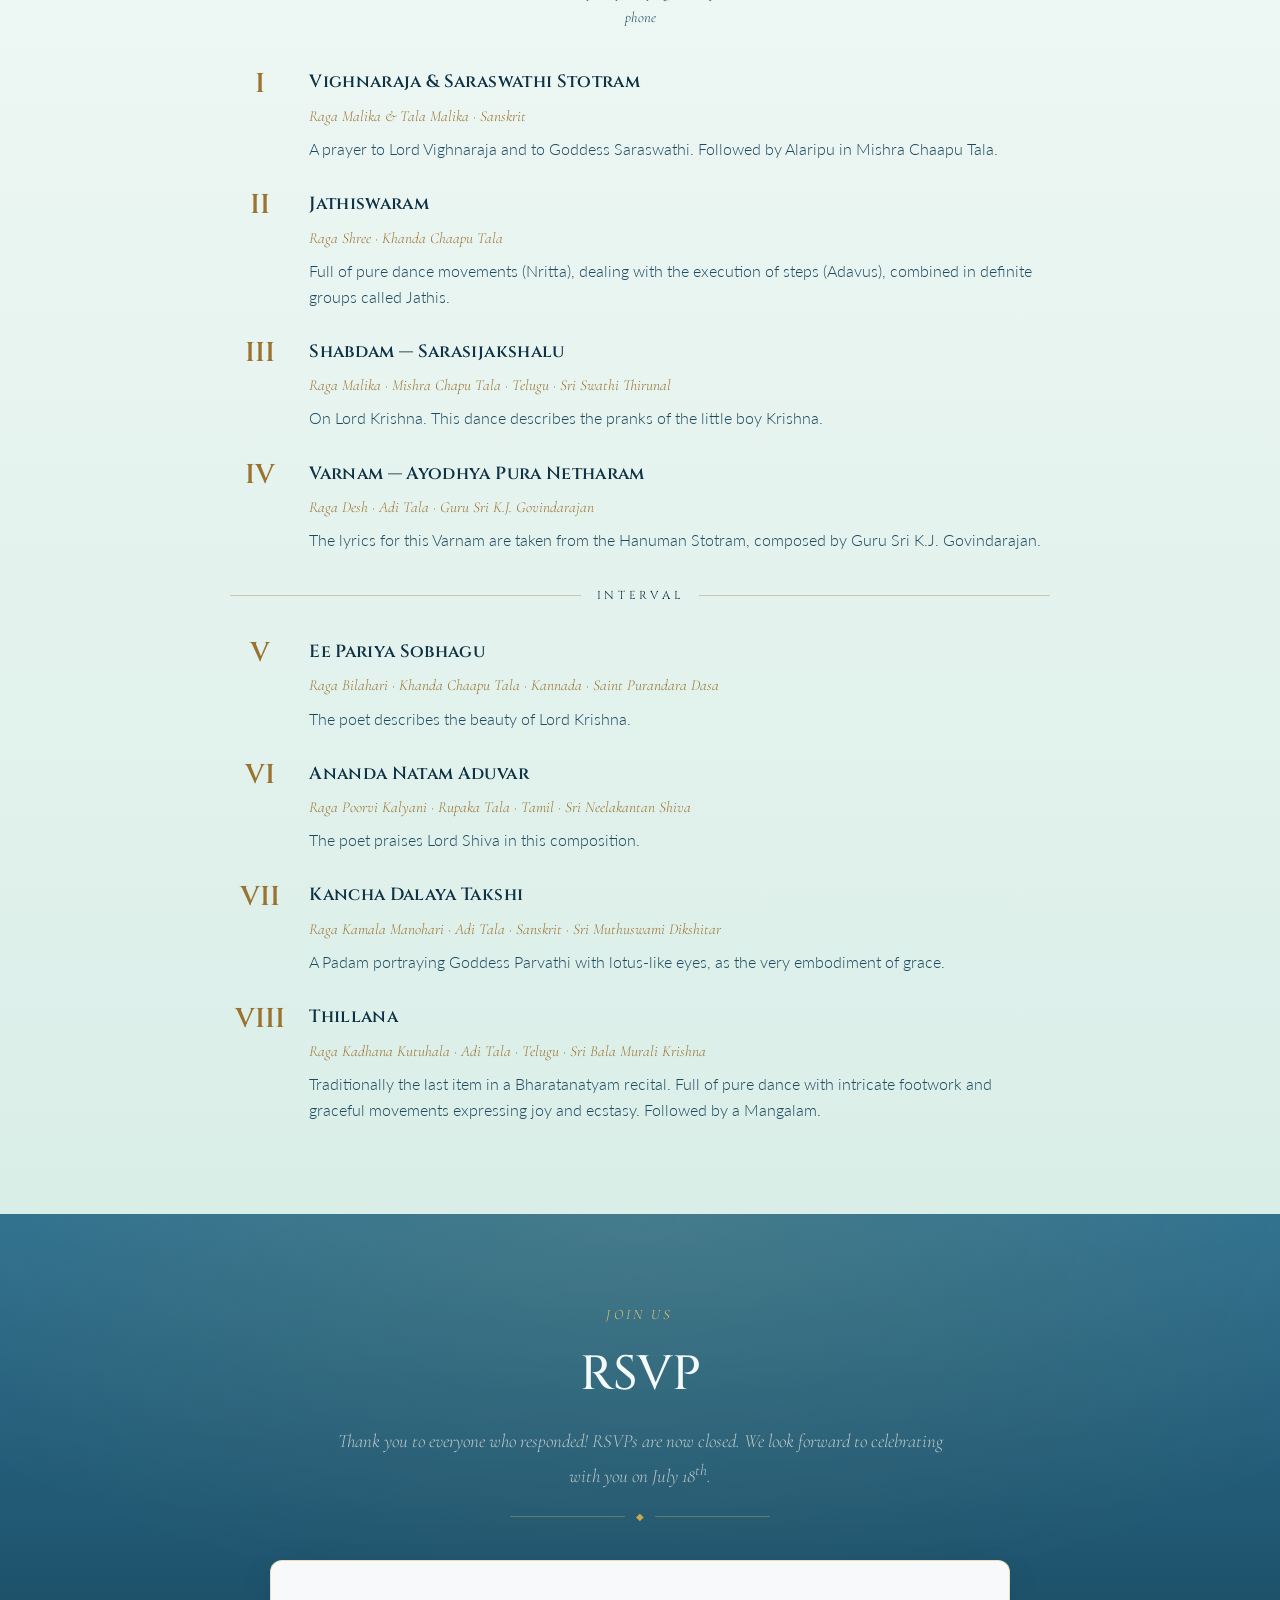
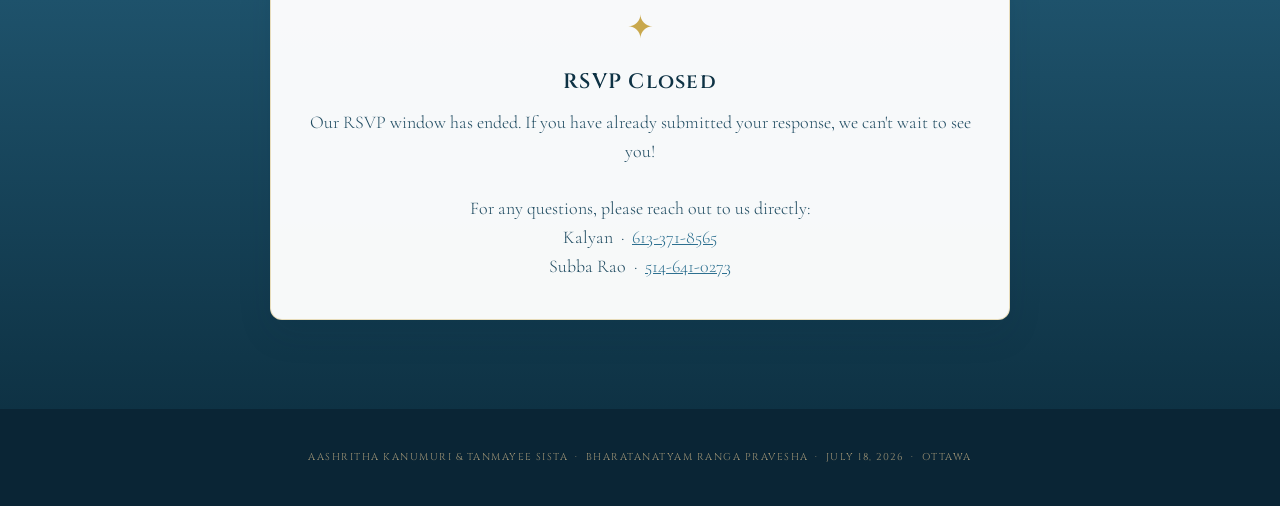
==== commit b15f4894: "Enhance event details in index.html Added reception details and updated RSVP note." ====
--- a/index.html
+++ b/index.html
@@ -529,11 +529,14 @@
           <p class="ig-val">245 Centrum Blvd.</p>
           <p class="ig-val">Ottawa, ON K1E 0A1</p>
         </div>
+        <div style="grid-column:1/-1;border-top:1px solid rgba(154,115,48,.2);padding-top:.5rem;margin-top:.2rem">
+          <p class="ig-head">Reception</p>
+          <p class="ig-val">A boxed dinner will be served following the performance.</p>
+        </div>
       </div>
 
       <div class="invite-note">
-        Ages 5 and above are welcome<br/>
-        Kindly RSVP by July 16<sup>th</sup>, 2026 — RSVPs will close that day
+        Ages 5 and above are welcome
       </div>
 
       <a href="#rsvp" class="btn btn-gold">RSVP Now</a>
